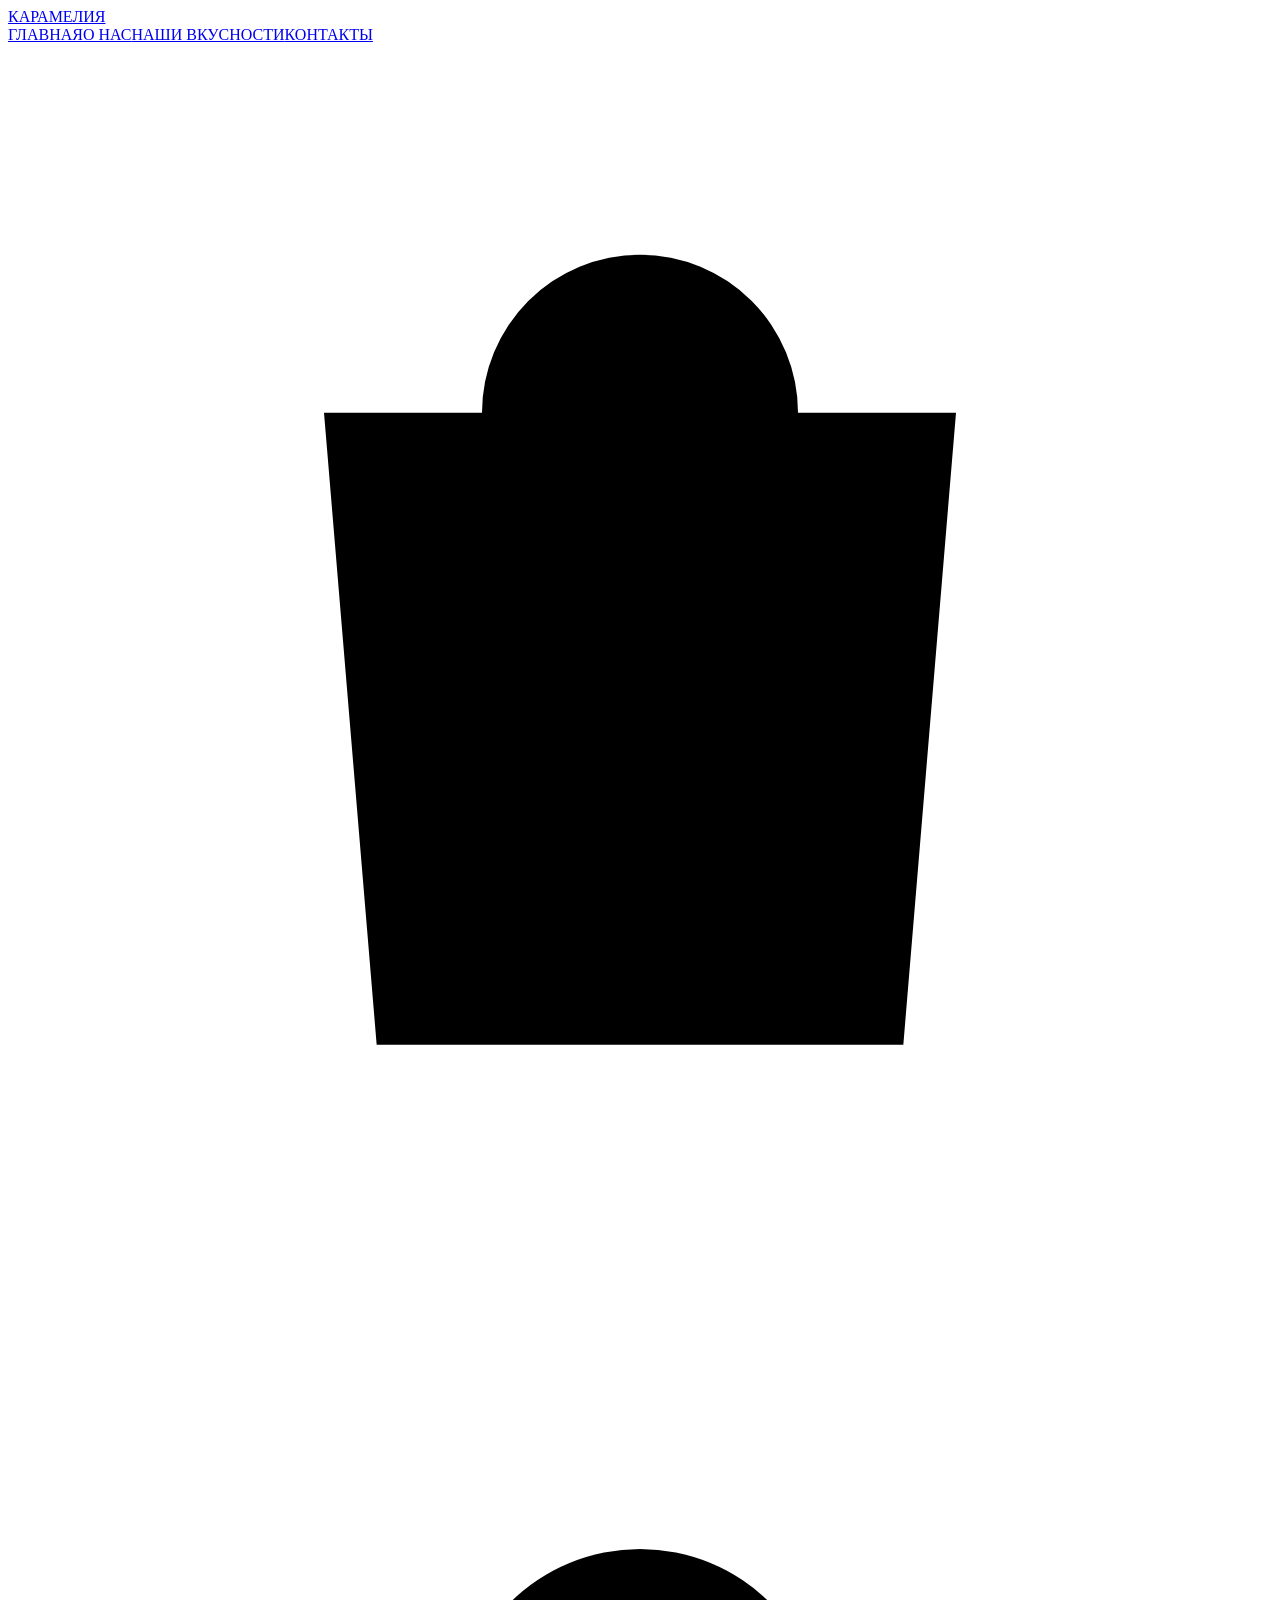
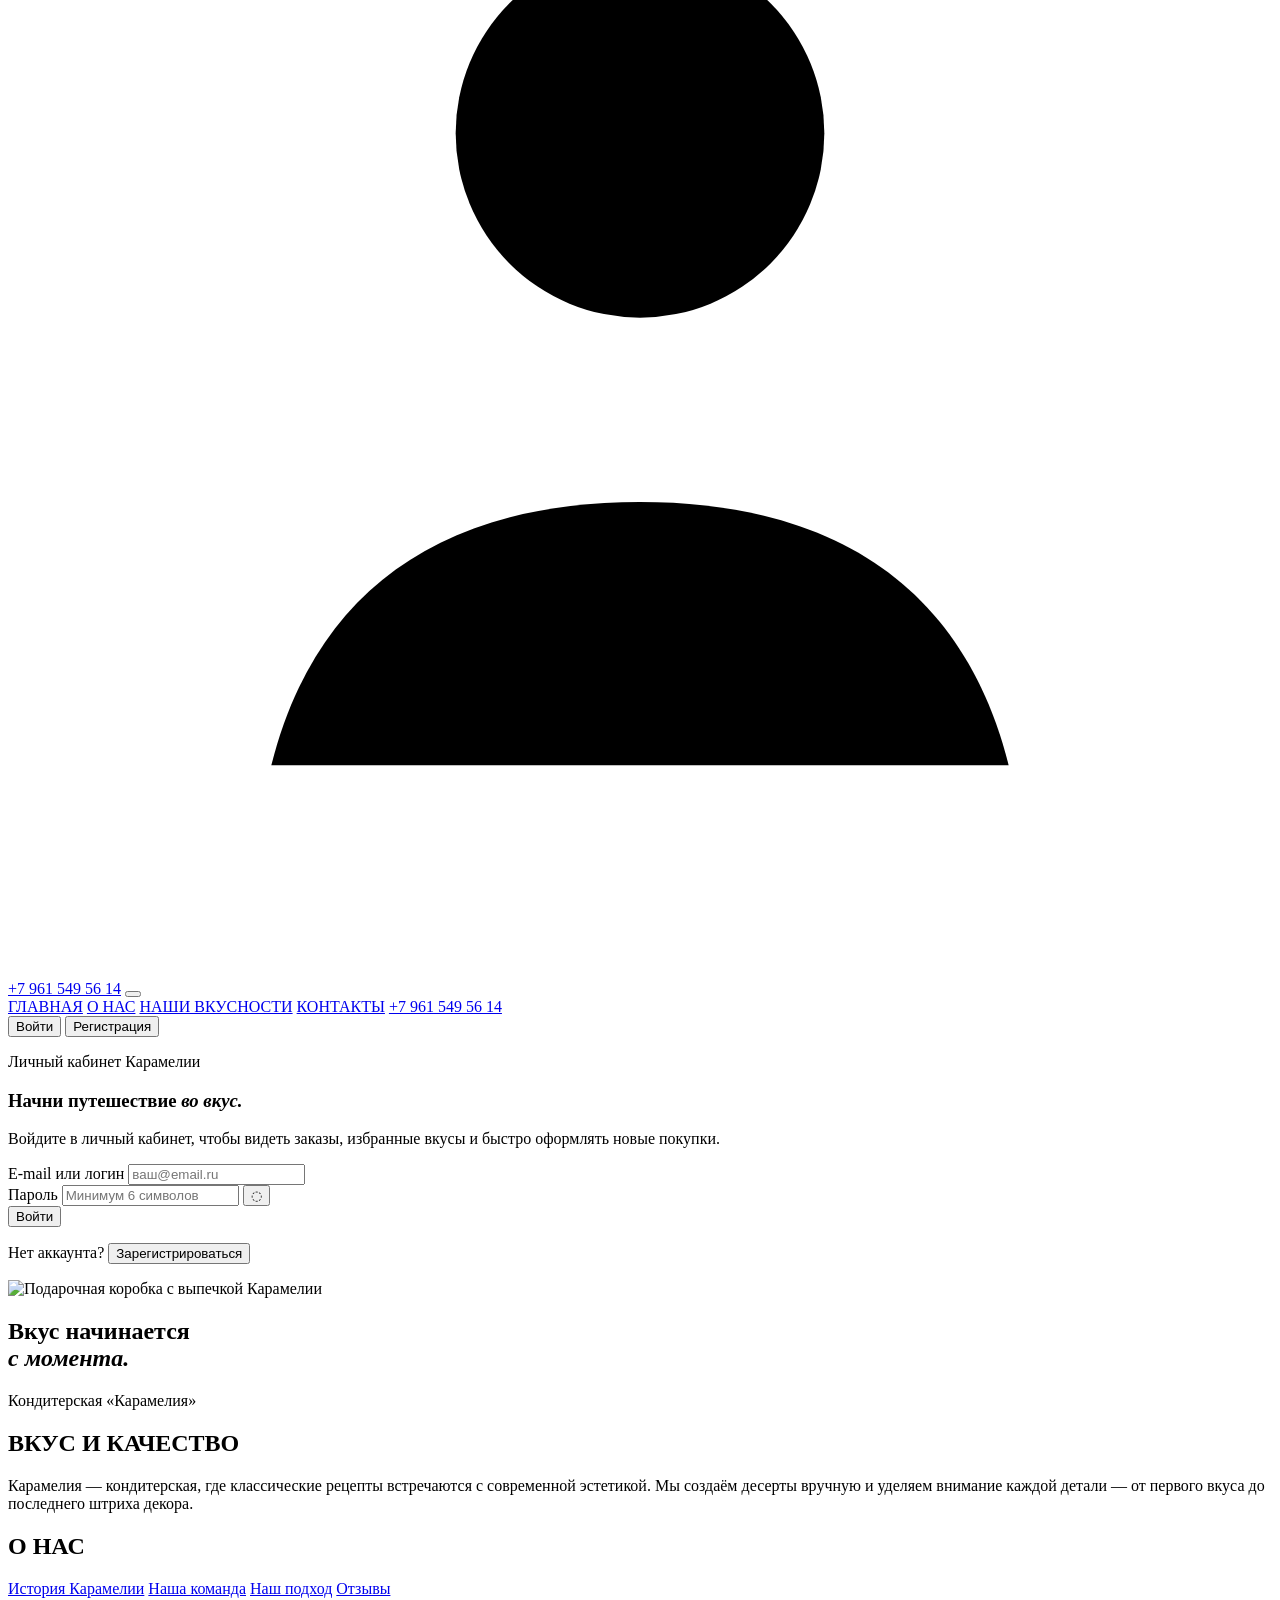
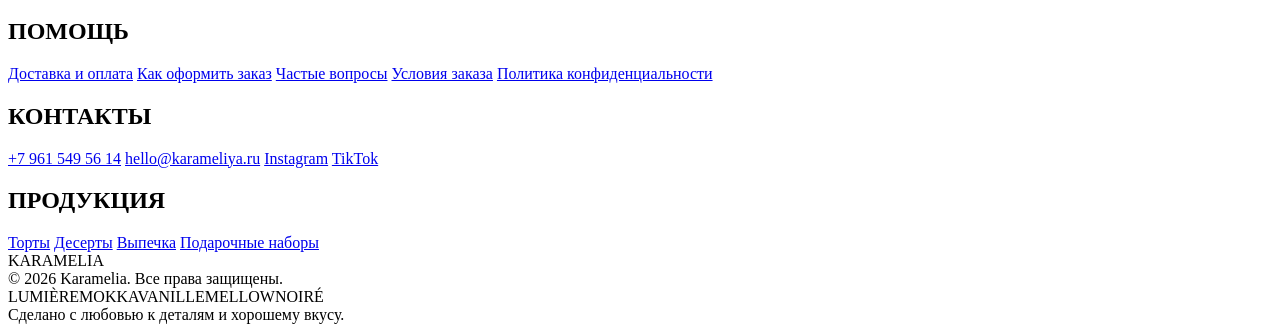
==== account.html @ adb73342 "Add files via upload" ====
<!DOCTYPE html>
<html lang="ru">

<head>
    <meta charset="UTF-8" />
    <meta name="viewport" content="width=device-width, initial-scale=1.0" />
    <meta name="description" content="Карамелия — авторские торты и десерты ручной работы." />
    <title>Карамелия — авторская кондитерская</title>
    <link rel="stylesheet" href="css/style.css" />
    <link rel="stylesheet" href="css/account.css" />
    <link rel="icon" type="image/x-icon" href="assets/branding/favicon.ico">
</head>
<style>

</style>

<body>
    <main>
        <div class="inner-page">
            <header class="site-header">
                <a class="brand" href="index.html"><span class="brand-fallback">КАРАМЕЛИЯ</span><img
                        src="assets//branding/logo.png" alt="Карамелия"
                        onerror="this.style.display='none'; this.previousElementSibling.style.display='inline';" /></a>
                <nav class="main-nav"><a class="nav-link" href="index.html">ГЛАВНАЯ</a><a class="nav-link "
                        href="about.html">О НАС</a><a class="nav-link" href="catalog.html">НАШИ ВКУСНОСТИ</a><a
                        class="nav-link" href="account.html#footer">КОНТАКТЫ</a></nav>
                <div class="header-actions"><a class="icon-btn" href="basket.html" aria-label="Корзина"><svg
                            viewBox="0 0 24 24">
                            <path d="M6 7h12l-1 12H7L6 7Zm3 0a3 3 0 0 1 6 0" />
                            <path d="M4 7h16" />
                        </svg></a><a class="icon-btn" href="account.html" aria-label="Профиль"><svg viewBox="0 0 24 24">
                            <circle cx="12" cy="8" r="3.5" />
                            <path d="M5 20c.8-3.2 3.1-5 7-5s6.2 1.8 7 5" />
                        </svg></a></div>
                <a class="phone-link" href="tel:+79615495614">+7 961 549 56 14</a>

                <!-- КНОПКА: внутри header, но вне других блоков -->
                <button class="mobile-toggle" type="button" aria-label="Открыть меню" aria-expanded="false">
                    <span></span><span></span><span></span>
                </button>
            </header>

            <!-- МЕНЮ: СНАРУЖИ header, сразу после него -->
            <div class="mobile-menu" aria-hidden="true">
                <a href="index.html">ГЛАВНАЯ</a>
                <a href="about.html">О НАС</a>
                <a href="catalog.html">НАШИ ВКУСНОСТИ</a>
                <a href="index.html#footer">КОНТАКТЫ</a>
                <a href="tel:+79615495614">+7 961 549 56 14</a>
            </div>

            <section class="account-shell" aria-label="Личный кабинет">
                <!-- =====================================================
           НЕЗАРЕГИСТРИРОВАННЫЙ: ВХОД / РЕГИСТРАЦИЯ
           ===================================================== -->
                <div id="authView" class="account-auth">
                    <section class="auth-panel" aria-label="Авторизация">
                        <div class="auth-switch" role="tablist" aria-label="Выбор режима">
                            <button type="button" class="is-active" data-mode="login">Войти</button>
                            <button type="button" data-mode="register">Регистрация</button>
                        </div>

                        <p class="auth-kicker">Личный кабинет Карамелии</p>
                        <h1 id="authTitle" class="auth-title">Начни путешествие <em>во вкус.</em></h1>
                        <p id="authSubtitle" class="auth-subtitle">Войдите в личный кабинет, чтобы видеть заказы,
                            избранные вкусы и быстро оформлять новые покупки.</p>

                        <form id="authForm" class="auth-form" novalidate>
                            <input id="authMode" type="hidden" name="mode" value="login" />

                            <div id="authNameField" class="auth-field" hidden>
                                <label for="authName">ФИО</label>
                                <input id="authName" name="fio" type="text" autocomplete="name"
                                    placeholder="Например, Сергей Петров" />
                            </div>

                            <div class="auth-field">
                                <label for="authEmail">E-mail или логин</label>
                                <input id="authEmail" name="email" type="text" autocomplete="username"
                                    placeholder="ваш@email.ru" required />
                            </div>

                            <div class="auth-field auth-password">
                                <label for="authPassword">Пароль</label>
                                <input id="authPassword" name="password" type="password" autocomplete="current-password"
                                    placeholder="Минимум 6 символов" required />
                                <button id="passwordToggle" type="button" aria-label="Показать пароль">◌</button>
                            </div>

                            <button id="authSubmit" class="auth-submit" type="submit">Войти</button>
                            <div id="authMessage" class="auth-error" role="alert"></div>
                        </form>

                        <p id="authQuestion" class="auth-note">Нет аккаунта? <button type="button"
                                data-switch="register">Зарегистрироваться</button></p>
                    </section>

                    <aside class="auth-visual" aria-label="Карамелия">
                        <img src="assets/about/about-bakery.png" alt="Подарочная коробка с выпечкой Карамелии" />
                        <div class="auth-visual__caption">
                            <h2>Вкус начинается<br /><em>с момента.</em></h2>
                            <span>Кондитерская «Карамелия»</span>
                        </div>
                    </aside>
                </div>

                <!-- =====================================================
           ЗАРЕГИСТРИРОВАННЫЙ ПОЛЬЗОВАТЕЛЬ
           ===================================================== -->
                <div id="customerView" class="account-dashboard" hidden>
                    <aside class="dashboard-sidebar" aria-label="Разделы кабинета">
                        <nav class="dashboard-nav">
                            <button type="button" class="is-active" data-panel="personal">
                                <svg viewBox="0 0 24 24">
                                    <circle cx="12" cy="8" r="3.2" />
                                    <path d="M5 20c.8-3.1 3.3-5 7-5s6.2 1.9 7 5" />
                                </svg>
                                <span>Данные</span>
                            </button>
                            <button type="button" data-panel="orders">
                                <svg viewBox="0 0 24 24">
                                    <path d="M4 7h16v13H4z" />
                                    <path d="M8 7V4h8v3" />
                                </svg>
                                <span>Заказы</span>
                            </button>
                            <button type="button" data-panel="favorites">
                                <svg viewBox="0 0 24 24">
                                    <path
                                        d="M12 20S4 15.4 4 9.4A4.4 4.4 0 0 1 12 7a4.4 4.4 0 0 1 8 2.4C20 15.4 12 20 12 20Z" />
                                </svg>
                                <span>Избранное</span>
                            </button>
                            <button type="button" data-panel="reviews">
                                <svg viewBox="0 0 24 24">
                                    <path d="m12 4 2.2 4.6 5.1.7-3.7 3.6.9 5.1-4.5-2.4-4.5 2.4.9-5.1-3.7-3.6 5.1-.7z" />
                                </svg>
                                <span>Отзывы</span>
                            </button>
                            <button type="button" data-panel="settings">
                                <svg viewBox="0 0 24 24">
                                    <path
                                        d="M12 3v3m0 12v3M3 12h3m12 0h3M5.6 5.6l2.1 2.1m8.6 8.6 2.1 2.1m0-12.8-2.1 2.1m-8.6 8.6-2.1 2.1" />
                                </svg>
                                <span>Настройки</span>
                            </button>
                            <button type="button" data-action="logout">
                                <svg viewBox="0 0 24 24">
                                    <path d="M10 5H5v14h5" />
                                    <path d="M14 8l4 4-4 4M18 12H9" />
                                </svg>
                                <span>Выйти</span>
                            </button>
                        </nav>
                    </aside>

                    <aside class="dashboard-profile">
                        <div class="avatar-wrap">
                            <img id="customerAvatar" class="avatar" src="assets/hero/hero-icon-cakes.png"
                                alt="Аватар пользователя" />
                            <input id="avatarInput" type="file" accept="image/*" hidden />
                            <button type="button" class="avatar-edit" data-action="avatar">Изменить фото</button>
                        </div>
                        <h2 id="customerName" class="profile-name">Клиент</h2>
                        <p id="customerRole" class="profile-role">Клиент</p>

                        <div class="profile-links">
                            <button class="is-active" type="button" data-panel="personal">Личная информация</button>
                            <button type="button" data-panel="settings">Логин и пароль</button>
                            <button class="logout-btn" type="button" data-action="logout">Выход</button>
                        </div>
                    </aside>

                    <section class="dashboard-main">
                        <div class="dashboard-head">
                            <div>
                                <p class="dashboard-eyebrow">Кабинет клиента</p>
                                <h1 id="customerPanelTitle" class="dashboard-title">Личная информация</h1>
                            </div>
                            <p class="dashboard-head-note">Сохраняйте свои данные один раз, чтобы оформление заказов и
                                доставка занимали меньше времени.</p>
                        </div>

                        <section id="panel-personal" class="view-panel is-active">
                            <form id="infoForm" class="info-form">
                                <div class="info-grid">
                                    <div class="info-field"><label for="infoName">ФИО</label><input id="infoName"
                                            name="fio" type="text" required /></div>
                                    <div class="info-field"><label for="infoEmail">E-mail</label><input id="infoEmail"
                                            name="email" type="email" readonly /></div>
                                    <div class="info-field"><label for="infoPhone">Телефон</label><input id="infoPhone"
                                            name="phone" type="tel" placeholder="+7 900 000 00 00" /></div>
                                    <div class="info-field"><label for="infoBirth">Дата рождения</label><input
                                            id="infoBirth" name="birthDate" type="date" /></div>
                                    <div class="info-field wide"><label for="infoAddress">Адрес</label><input
                                            id="infoAddress" name="address" type="text"
                                            placeholder="Улица, дом, квартира" /></div>
                                    <div class="info-field"><label for="infoCity">Город</label><input id="infoCity"
                                            name="city" type="text" placeholder="Москва" /></div>
                                    <div class="info-field"><label for="infoPreferences">Любимые вкусы</label><input
                                            id="infoPreferences" name="preferences" type="text"
                                            placeholder="Шоколад, фисташка, ягоды" /></div>
                                </div>
                                <div class="info-actions">
                                    <button id="infoReset" class="btn-outline" type="button">Сбросить изменения</button>
                                    <button class="btn-caramel" type="submit">Сохранить изменения</button>
                                </div>
                            </form>
                        </section>

                        <section id="panel-orders" class="view-panel">
                            <div class="stat-grid">
                                <div class="stat-card"><strong id="statOrders">0</strong><span>заказов</span></div>
                                <div class="stat-card"><strong id="statPaid">0</strong><span>оплачено</span></div>
                                <div class="stat-card"><strong id="statFavorites">0</strong><span>в избранном</span>
                                </div>
                                <div class="stat-card"><strong id="statReviews">0</strong><span>отзывов</span></div>
                            </div>
                            <div id="ordersList" class="order-list"></div>
                        </section>

                        <section id="panel-favorites" class="view-panel">
                            <div id="favoritesGrid" class="favorite-grid"></div>
                        </section>

                        <section id="panel-reviews" class="view-panel">
                            <div id="reviewsList"></div>
                        </section>

                        <section id="panel-settings" class="view-panel">
                            <div class="settings-grid">
                                <article class="settings-card">
                                    <h3>Логин</h3>
                                    <p>Ваш e-mail используется для входа в личный кабинет и привязан к аккаунту.</p>
                                    <strong id="settingsEmail">—</strong>
                                </article>
                                <article class="settings-card">
                                    <h3>Пароль</h3>
                                    <p>Для учебного демонстрационного проекта пароль хранится локально в браузере. В
                                        полноценном сервисе он должен храниться только в защищённом backend.</p><button
                                        class="btn-outline" type="button" id="settingsNotice">Изменить пароль</button>
                                </article>
                            </div>
                        </section>
                    </section>
                </div>

                <!-- =====================================================
           АДМИНИСТРАТОР
           ===================================================== -->
                <div id="adminView" class="account-dashboard admin-page" hidden>
                    <aside class="dashboard-sidebar" aria-label="Разделы панели администратора">
                        <nav class="dashboard-nav">
                            <button type="button" class="is-active"
                                data-admin-tab="products"><span>Товары</span></button>
                            <button type="button" data-admin-tab="orders"><span>Заказы</span></button>
                            <button type="button" data-admin-tab="reviews"><span>Отзывы</span></button>
                            <button type="button" data-admin-tab="users"><span>Пользователи</span></button>
                            <button type="button" data-action="logout"><span>Выйти</span></button>
                        </nav>
                    </aside>

                    <aside class="dashboard-profile">
                        <div class="avatar-wrap">
                            <img class="avatar" src="assets/branding/DSC09779.JPG" alt="Кабинет администратора" />
                        </div>
                        <h2 id="adminName" class="profile-name">Администратор</h2>
                        <p class="profile-role">Администратор Карамелии</p>
                        <span class="admin-badge">Доступ администратора</span>
                    </aside>

                    <section class="dashboard-main">
                        <div class="dashboard-head">
                            <div>
                                <p class="dashboard-eyebrow">Панель управления</p>
                                <h1 class="dashboard-title">Карамелия <em>внутри.</em></h1>
                            </div>
                            <p class="dashboard-head-note">Здесь можно управлять каталогом, заказами, отзывами и
                                пользователями демонстрационного сайта.</p>
                        </div>

                        <div class="admin-tabs" role="tablist" aria-label="Разделы администратора">
                            <button class="is-active" type="button" data-admin-tab="products">Товары</button>
                            <button type="button" data-admin-tab="orders">Заказы</button>
                            <button type="button" data-admin-tab="reviews">Отзывы</button>
                            <button type="button" data-admin-tab="users">Пользователи</button>
                        </div>

                        <section id="admin-panel-products" class="admin-tab-panel" data-admin-panel="products">
                            <div class="admin-toolbar" style="margin:22px 0 16px">
                                <p>Сейчас в каталоге: <strong id="adminProductCount">0</strong> позиций.</p>
                                <button id="openAddProduct" class="btn-dark" type="button">Добавить позицию</button>
                            </div>
                            <div id="adminProductsGrid" class="admin-products"></div>
                        </section>

                        <section id="admin-panel-orders" class="admin-tab-panel" data-admin-panel="orders" hidden>
                            <div class="admin-table-wrap" style="margin-top:22px">
                                <table class="admin-table">
                                    <thead>
                                        <tr>
                                            <th>Пользователь</th>
                                            <th>Товар</th>
                                            <th>Сумма</th>
                                            <th>Дата</th>
                                            <th>Статус</th>
                                            <th>Оплата</th>
                                        </tr>
                                    </thead>
                                    <tbody id="adminOrdersBody"></tbody>
                                </table>
                            </div>
                        </section>

                        <section id="admin-panel-reviews" class="admin-tab-panel" data-admin-panel="reviews" hidden>
                            <div class="admin-table-wrap" style="margin-top:22px">
                                <table class="admin-table">
                                    <thead>
                                        <tr>
                                            <th>Пользователь</th>
                                            <th>Товар</th>
                                            <th>Отзыв</th>
                                            <th>Ответ</th>
                                        </tr>
                                    </thead>
                                    <tbody id="adminReviewsBody"></tbody>
                                </table>
                            </div>
                        </section>

                        <section id="admin-panel-users" class="admin-tab-panel" data-admin-panel="users" hidden>
                            <div class="admin-table-wrap" style="margin-top:22px">
                                <table class="admin-table">
                                    <thead>
                                        <tr>
                                            <th>ФИО</th>
                                            <th>E-mail</th>
                                            <th>Роль</th>
                                            <th>Телефон</th>
                                        </tr>
                                    </thead>
                                    <tbody id="adminUsersBody"></tbody>
                                </table>
                            </div>
                        </section>
                    </section>
                </div>
            </section>

            <!-- Модальное окно добавления товара -->
            <div id="productModal" class="account-modal" hidden role="dialog" aria-modal="true"
                aria-labelledby="productModalTitle">
                <div class="account-modal__panel">
                    <div class="account-modal__top">
                        <h2 id="productModalTitle" class="account-modal__title">Новая позиция</h2><button
                            class="account-modal__close" type="button" data-close-modal aria-label="Закрыть">×</button>
                    </div>
                    <form id="productForm" class="modal-form">
                        <div class="modal-grid">
                            <div class="modal-field"><label for="productCategory">Категория</label><select
                                    id="productCategory" name="category" required>
                                    <option value="Торты">Торты</option>
                                    <option value="Пирожные">Пирожные</option>
                                    <option value="Выпечка">Выпечка</option>
                                    <option value="Лимитированные вкусности">Лимитированные вкусности</option>
                                </select></div>
                            <div class="modal-field"><label for="productPrice">Цена, ₽</label><input id="productPrice"
                                    name="price" type="number" min="1" step="1" required /></div>
                            <div class="modal-field wide"><label for="productName">Название</label><input
                                    id="productName" name="name" type="text" required /></div>
                            <div class="modal-field wide"><label for="productDescription">Описание</label><textarea
                                    id="productDescription" name="description" required></textarea></div>
                            <div class="modal-field wide">
                                <label>Изображение</label>
                                <label class="file-upload" for="productImage">
                                    <svg viewBox="0 0 24 24" aria-hidden="true">
                                        <path d="M12 16V4m0 0-4 4m4-4 4 4" />
                                        <path d="M4 16v2a2 2 0 0 0 2 2h12a2 2 0 0 0 2-2v-2" />
                                    </svg>
                                    <span class="file-upload__text" data-file-name>Выбрать файл</span>
                                    <span class="file-upload__hint">JPG, PNG до 5 МБ</span>
                                    <input id="productImage" name="image" type="file" accept="image/*" />
                                </label>
                            </div>
                        </div>
                        <div class="modal-actions"><button class="btn-outline" type="button"
                                data-close-modal>Отмена</button><button class="btn-dark" type="submit">Добавить
                                товар</button></div>
                    </form>
                </div>
            </div>

            <!-- Подтверждение удаления -->
            <div id="deleteModal" class="account-modal" hidden role="dialog" aria-modal="true"
                aria-labelledby="deleteModalTitle">
                <div class="account-modal__panel">
                    <div class="account-modal__top">
                        <h2 id="deleteModalTitle" class="account-modal__title">Удалить позицию?</h2><button
                            class="account-modal__close" type="button" data-close-modal aria-label="Закрыть">×</button>
                    </div>
                    <p style="font-size:11px;line-height:1.65;margin:0 0 20px;color:rgba(48,23,18,.64)">Товар будет
                        удалён из локального каталога демонстрационного проекта. Действие нельзя отменить без повторного
                        добавления позиции.</p>
                    <form id="deleteForm"><input id="deleteProductId" type="hidden">
                        <div class="modal-actions"><button class="btn-outline" type="button"
                                data-close-modal>Оставить</button><button class="btn-dark" type="submit">Удалить
                                товар</button></div>
                    </form>
                </div>
            </div>

            <!-- Ответ на отзыв -->
            <div id="reviewModal" class="account-modal" hidden role="dialog" aria-modal="true"
                aria-labelledby="reviewModalTitle">
                <div class="account-modal__panel">
                    <div class="account-modal__top">
                        <h2 id="reviewModalTitle" class="account-modal__title">Ответ Карамелии</h2><button
                            class="account-modal__close" type="button" data-close-modal aria-label="Закрыть">×</button>
                    </div>
                    <form id="reviewForm" class="modal-form"><input id="replyReviewId" type="hidden">
                        <div class="modal-field"><label for="replyText">Текст ответа</label><textarea id="replyText"
                                required placeholder="Напишите ответ пользователю"></textarea></div>
                        <div class="modal-actions"><button class="btn-outline" type="button"
                                data-close-modal>Отмена</button><button class="btn-dark" type="submit">Сохранить
                                ответ</button></div>
                    </form>
                </div>
            </div>

            <div id="passwordModal" class="account-modal" hidden role="dialog" aria-modal="true"
                aria-labelledby="passwordModalTitle">
                <div class="account-modal__panel">
                    <div class="account-modal__top">
                        <h2 id="passwordModalTitle" class="account-modal__title">Новый пароль</h2><button
                            class="account-modal__close" type="button" data-close-modal aria-label="Закрыть">×</button>
                    </div>
                    <form id="passwordForm" class="modal-form">
                        <div class="modal-field"><label for="currentPassword">Текущий пароль</label><input
                                id="currentPassword" name="current" type="password" required /></div>
                        <div class="modal-field"><label for="newPassword">Новый пароль</label><input id="newPassword"
                                name="next" type="password" minlength="6" required /></div>
                        <div class="modal-field"><label for="newPasswordRepeat">Повторите новый пароль</label><input
                                id="newPasswordRepeat" name="repeat" type="password" minlength="6" required /></div>
                        <div id="passwordMessage" class="auth-error" role="alert"></div>
                        <div class="modal-actions"><button class="btn-outline" type="button"
                                data-close-modal>Отмена</button><button class="btn-dark" type="submit">Сохранить
                                пароль</button></div>
                    </form>
                </div>
            </div>

            <!-- Оставить отзыв -->
            <div id="writeReviewModal" class="account-modal" hidden role="dialog" aria-modal="true"
                aria-labelledby="writeReviewTitle">
                <div class="account-modal__panel">
                    <div class="account-modal__top">
                        <h2 id="writeReviewTitle" class="account-modal__title">Ваш отзыв</h2>
                        <button class="account-modal__close" type="button" data-close-modal
                            aria-label="Закрыть">×</button>
                    </div>
                    <form id="writeReviewForm" class="modal-form">
                        <input id="reviewOrderId" type="hidden" />
                        <p class="write-review-product" id="writeReviewProduct">Заказ</p>

                        <div class="modal-field">
                            <label>Оценка</label>
                            <div class="rating-input" id="ratingInput" role="radiogroup" aria-label="Оценка">
                                <button type="button" data-rating="1" aria-label="1 из 5">
                                    <svg viewBox="0 0 24 24">
                                        <path
                                            d="M12 3.5l2.7 5.6 6.1.9-4.4 4.3 1 6.1-5.4-2.9-5.4 2.9 1-6.1L3.2 10l6.1-.9L12 3.5z" />
                                    </svg>
                                </button>
                                <button type="button" data-rating="2" aria-label="2 из 5">
                                    <svg viewBox="0 0 24 24">
                                        <path
                                            d="M12 3.5l2.7 5.6 6.1.9-4.4 4.3 1 6.1-5.4-2.9-5.4 2.9 1-6.1L3.2 10l6.1-.9L12 3.5z" />
                                    </svg>
                                </button>
                                <button type="button" data-rating="3" aria-label="3 из 5">
                                    <svg viewBox="0 0 24 24">
                                        <path
                                            d="M12 3.5l2.7 5.6 6.1.9-4.4 4.3 1 6.1-5.4-2.9-5.4 2.9 1-6.1L3.2 10l6.1-.9L12 3.5z" />
                                    </svg>
                                </button>
                                <button type="button" data-rating="4" aria-label="4 из 5">
                                    <svg viewBox="0 0 24 24">
                                        <path
                                            d="M12 3.5l2.7 5.6 6.1.9-4.4 4.3 1 6.1-5.4-2.9-5.4 2.9 1-6.1L3.2 10l6.1-.9L12 3.5z" />
                                    </svg>
                                </button>
                                <button type="button" data-rating="5" aria-label="5 из 5">
                                    <svg viewBox="0 0 24 24">
                                        <path
                                            d="M12 3.5l2.7 5.6 6.1.9-4.4 4.3 1 6.1-5.4-2.9-5.4 2.9 1-6.1L3.2 10l6.1-.9L12 3.5z" />
                                    </svg>
                                </button>
                            </div>
                            <input id="reviewRating" type="hidden" name="rating" value="5" />
                        </div>

                        <div class="modal-field">
                            <label for="reviewText">Отзыв</label>
                            <textarea id="reviewText" name="text" required minlength="5"
                                placeholder="Расскажите, как вам десерт: вкус, оформление, впечатление"></textarea>
                        </div>

                        <div id="writeReviewMessage" class="auth-error" role="alert"></div>

                        <div class="modal-actions">
                            <button class="btn-outline" type="button" data-close-modal>Отмена</button>
                            <button class="btn-dark" type="submit">Отправить отзыв</button>
                        </div>
                    </form>
                </div>
            </div>

            <div id="toast" class="toast" role="status" aria-live="polite"></div>


            <!-- FOOTER -->
            <footer class="site-footer" id="footer">
                <div class="footer-inner footer-inner--five">
                    <section class="footer-column footer-about">
                        <h2 class="footer-title">ВКУС И КАЧЕСТВО</h2>
                        <p>Карамелия — кондитерская, где классические рецепты встречаются с современной эстетикой. Мы
                            создаём десерты
                            вручную и уделяем внимание каждой детали — от первого вкуса до последнего штриха декора.</p>
                    </section>

                    <nav class="footer-column" aria-label="О нас">
                        <h2 class="footer-title">О НАС</h2>
                        <a href="about.html">История Карамелии</a>
                        <a href="about.html#team">Наша команда</a>
                        <a href="about.html#approach">Наш подход</a>
                        <a href="about.html#reviews">Отзывы</a>
                    </nav>

                    <nav class="footer-column" aria-label="Помощь">
                        <h2 class="footer-title">ПОМОЩЬ</h2>
                        <a href="#faq">Доставка и оплата</a>
                        <a href="#faq">Как оформить заказ</a>
                        <a href="#faq">Частые вопросы</a>
                        <a href="#faq">Условия заказа</a>
                        <a href="#footer">Политика конфиденциальности</a>
                    </nav>

                    <nav class="footer-column" aria-label="Контакты">
                        <h2 class="footer-title">КОНТАКТЫ</h2>
                        <a href="tel:+79615495614">+7 961 549 56 14</a>
                        <a href="mailto:hello@karameliya.ru">hello@karameliya.ru</a>
                        <a href="#footer">Instagram</a>
                        <a href="#footer">TikTok</a>
                    </nav>

                    <nav class="footer-column" aria-label="Продукция">
                        <h2 class="footer-title">ПРОДУКЦИЯ</h2>
                        <a href="catalog.html#cakes">Торты</a>
                        <a href="catalog.html#desserts">Десерты</a>
                        <a href="catalog.html#bakery">Выпечка</a>
                        <a href="catalog.html#gift">Подарочные наборы</a>
                    </nav>
                </div>

                <div class="footer-wordmark" aria-label="Karamelia">

                    <div class="footer-wordmark-text">KAR<span>AME</span>LIA</div>
                </div>

                <div class="footer-meta">
                    <div class="footer-meta-side footer-meta-left">© 2026 Karamelia. Все права защищены.</div>
                    <div class="footer-partners" aria-label="Партнёры">
                        <span>LUMIÈRE</span><span>MOKKA</span><span>VANILLE</span><span>MELLOW</span><span>NOIRÉ</span>
                    </div>
                    <div class="footer-meta-side footer-meta-right">Сделано с любовью к деталям и хорошему вкусу.</div>
                </div>
            </footer>
    </main>

    <script src="js/app.js"></script> <!-- сначала app -->
    <script src="js/script.js"></script>
    <script src="js/account.js"></script>
</body>

</html>
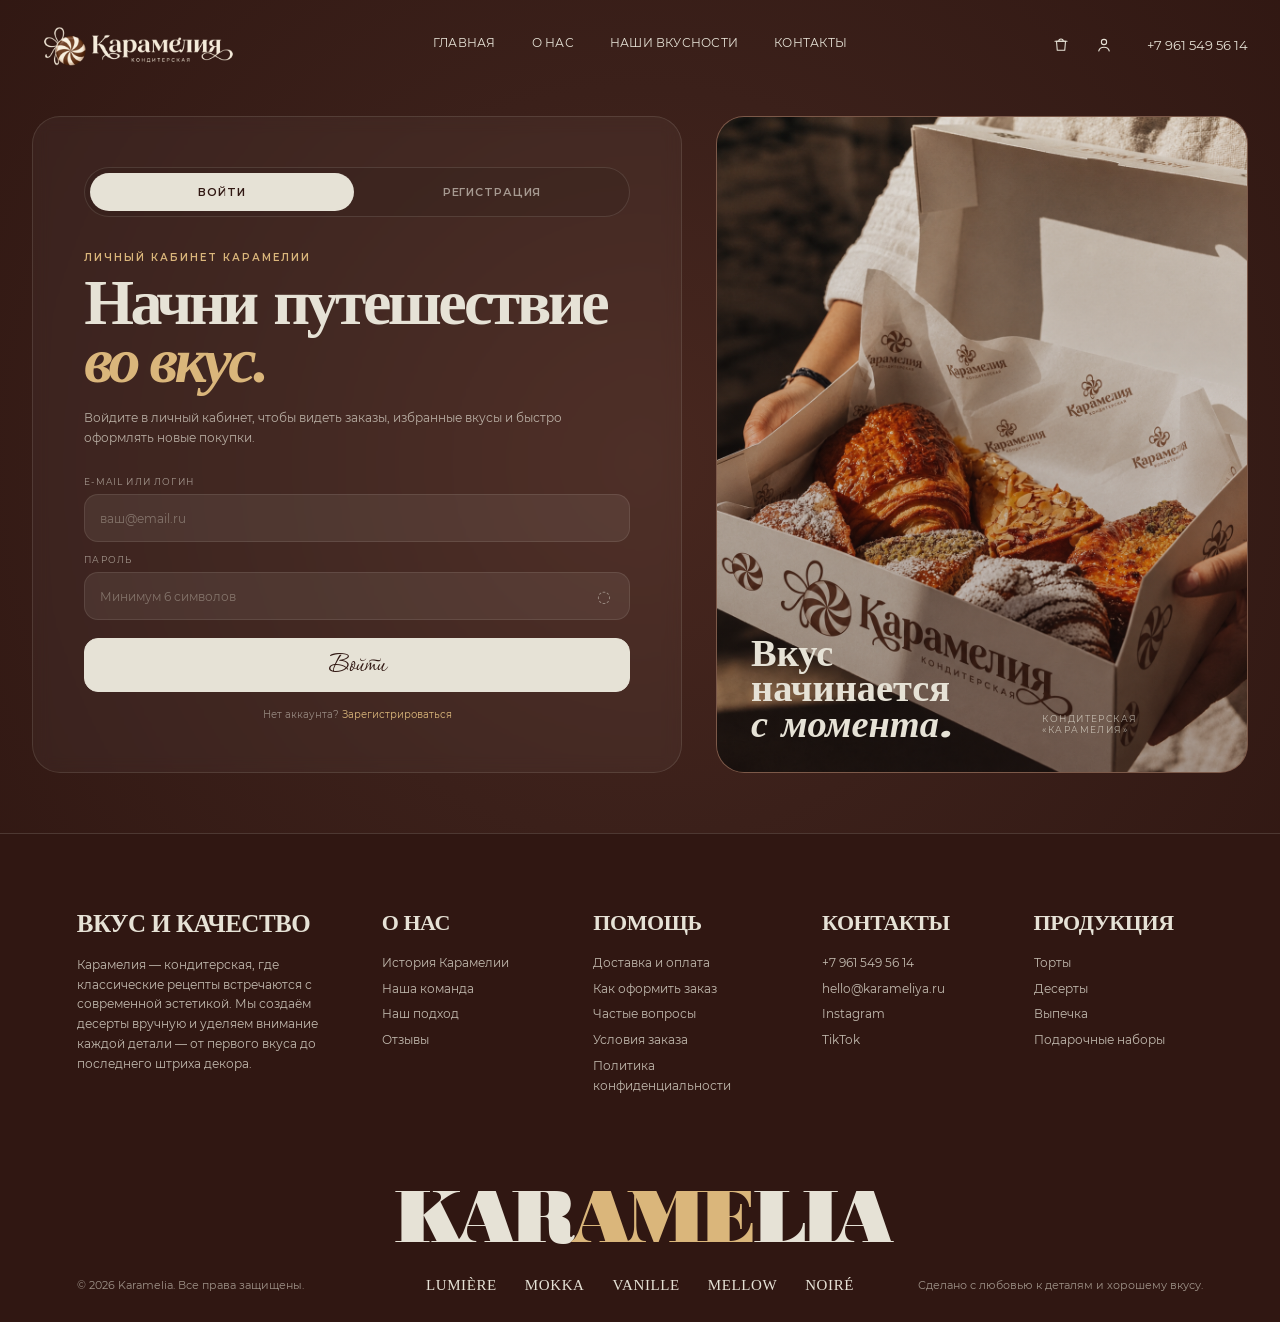
==== commit 21928cc3: "Add files via upload" ====
--- a/account.html
+++ b/account.html
@@ -289,13 +289,20 @@
                         <section id="admin-panel-products" class="admin-tab-panel" data-admin-panel="products">
                             <div class="admin-toolbar" style="margin:22px 0 16px">
                                 <p>Сейчас в каталоге: <strong id="adminProductCount">0</strong> позиций.</p>
-                                <button id="openAddProduct" class="btn-dark" type="button">Добавить позицию</button>
+                                <div class="admin-toolbar__actions">
+                                    <button class="btn-outline admin-report-btn" type="button" data-download-report="products">Скачать отчет</button>
+                                    <button id="openAddProduct" class="btn-dark" type="button">Добавить позицию</button>
+                                </div>
                             </div>
                             <div id="adminProductsGrid" class="admin-products"></div>
                         </section>
 
                         <section id="admin-panel-orders" class="admin-tab-panel" data-admin-panel="orders" hidden>
-                            <div class="admin-table-wrap" style="margin-top:22px">
+                            <div class="admin-toolbar admin-report-toolbar" style="margin:22px 0 16px">
+                                <p>Всего заказов: <strong id="adminOrderCount">0</strong></p>
+                                <button class="btn-outline admin-report-btn" type="button" data-download-report="orders">Скачать отчет</button>
+                            </div>
+                            <div class="admin-table-wrap">
                                 <table class="admin-table">
                                     <thead>
                                         <tr>
@@ -313,7 +320,11 @@
                         </section>
 
                         <section id="admin-panel-reviews" class="admin-tab-panel" data-admin-panel="reviews" hidden>
-                            <div class="admin-table-wrap" style="margin-top:22px">
+                            <div class="admin-toolbar admin-report-toolbar" style="margin:22px 0 16px">
+                                <p>Всего отзывов: <strong id="adminReviewCount">0</strong></p>
+                                <button class="btn-outline admin-report-btn" type="button" data-download-report="reviews">Скачать отчет</button>
+                            </div>
+                            <div class="admin-table-wrap">
                                 <table class="admin-table">
                                     <thead>
                                         <tr>
@@ -329,7 +340,11 @@
                         </section>
 
                         <section id="admin-panel-users" class="admin-tab-panel" data-admin-panel="users" hidden>
-                            <div class="admin-table-wrap" style="margin-top:22px">
+                            <div class="admin-toolbar admin-report-toolbar" style="margin:22px 0 16px">
+                                <p>Всего пользователей: <strong id="adminUserCount">0</strong></p>
+                                <button class="btn-outline admin-report-btn" type="button" data-download-report="users">Скачать отчет</button>
+                            </div>
+                            <div class="admin-table-wrap">
                                 <table class="admin-table">
                                     <thead>
                                         <tr>
--- a/css/style.css
+++ b/css/style.css
@@ -0,0 +1,2632 @@
+/* === Заголовки / логотип === */
+@font-face {
+  font-family: 'Bodoni MT Black Local';
+  src: url('../assets/fonts/BodoniMT/bodoni-mt-black.ttf') format('truetype');
+  font-style: normal;
+  font-weight: 900;
+  font-display: swap;
+}
+
+/* === Надпись "ame" === */
+@font-face {
+  font-family: 'Bodoni Moda Bold Italic Local';
+  src: url('../assets/fonts/BodoniMT/bodoni-bolditalic.ttf') format('truetype');
+  font-style: italic;
+  font-weight: 700;
+  font-display: swap;
+}
+
+/* === Montserrat — три начертания, одна family === */
+@font-face {
+  font-family: 'Montserrat Local';
+  src: url('../assets/fonts/Montserrat/montserrat-regular.ttf') format('truetype');
+  font-style: normal;
+  font-weight: 400;
+  font-display: swap;
+}
+
+@font-face {
+  font-family: 'Montserrat Local';
+  src: url('../assets/fonts/Montserrat/montserrat-medium.ttf') format('truetype');
+  font-style: normal;
+  font-weight: 500;
+  font-display: swap;
+}
+
+@font-face {
+  font-family: 'Montserrat Local';
+  src: url('../assets/fonts/Montserrat/montserrat-semibold.ttf') format('truetype');
+  font-style: normal;
+  font-weight: 600;
+  font-display: swap;
+}
+
+/* === Corinthia — для кнопок === */
+@font-face {
+  font-family: 'Corinthia Local';
+  src: url('../assets/fonts/Corinthia/Corinthia.ttf') format('truetype');
+  font-style: normal;
+  font-weight: 400;
+  font-display: swap;
+}
+
+:root {
+  --cream-rgb: 230, 226, 214;      /* = --cream #e6e2d6 */
+  --chocolate-rgb: 48, 23, 18;     /* = --chocolate #301712 */
+  --chocolate: #301712;
+  --chocolate-mid: #3b201a;
+  --chocolate-light: #48271f;
+  --cream: #e6e2d6;
+  --cream-bright: #f0ede4;
+  --caramel: #dab67b;
+  --caramel-light: #e4c995;
+  --white-alpha: rgba(230, 226, 214, 0.7);
+  --line: rgba(230, 226, 214, 0.16);
+  --shadow: 0 30px 80px rgba(12, 5, 3, 0.26);
+}
+
+* { box-sizing: border-box; }
+html { scroll-behavior: smooth; }
+body {
+  margin: 0;
+  background: var(--chocolate);
+  color: var(--cream);
+  font-family: 'Montserrat Local', Montserrat, Arial, sans-serif;
+}
+body, a, button { -webkit-tap-highlight-color: transparent; }
+a { color: inherit; text-decoration: none; }
+button { font: inherit; }
+
+.hero {
+  position: relative;
+  min-height: 100vh;
+  overflow: hidden;
+  background:
+    radial-gradient(circle at 50% 47%, var(--chocolate-light) 0%, var(--chocolate-mid) 35%, var(--chocolate) 76%, var(--chocolate) 100%);
+}
+
+.hero::before {
+  content: '';
+  position: absolute;
+  inset: 0;
+  background:
+    radial-gradient(circle at 50% 56%, rgba(218,182,123,.08), transparent 26%),
+    radial-gradient(circle at 30% 20%, rgba(230,226,214,.025), transparent 20%);
+  pointer-events: none;
+}
+
+.hero-orb {
+  position: absolute;
+  border-radius: 999px;
+  filter: blur(70px);
+  opacity: .14;
+  pointer-events: none;
+}
+.orb-one { width: 260px; height: 260px; background: var(--caramel); top: 14%; left: 42%; }
+.orb-two { width: 220px; height: 220px; background: var(--cream); bottom: 9%; right: 7%; opacity: .05; }
+
+.site-header {
+  position: relative;
+  z-index: 30;
+  width: min(1440px, calc(100% - 64px));
+  margin: 0 auto;
+  padding: 24px 0 18px;
+  display: flex;
+  align-items: center;
+  gap: 28px;
+  /* justify-content: space-between;  ← убрать */
+}
+
+.header-actions {
+  display: flex;
+  align-items: center;
+  gap: 9px;
+  margin-left: auto;   /* ← вот это прижимает всю правую группу к краю */
+}
+
+.brand {
+  display: inline-flex;
+  align-items: center;
+  justify-self: start;
+  min-height: 42px;
+}
+.brand img {
+  width: auto;
+  height: 42px;
+  max-width: 220px;
+  object-fit: contain;
+}
+.brand-fallback {
+  display: none;
+  font-family: 'Bodoni MT Black Local', Georgia, serif;
+  font-size: 27px;
+  letter-spacing: -.03em;
+  color: var(--cream);
+}
+
+.main-nav {
+  position: absolute;
+  left: 50%;
+  top: 50%;
+  transform: translate(-50%, -50%);
+  display: flex;
+  align-items: center;
+  gap: 6px;
+  white-space: nowrap;
+  z-index: 2;
+}
+.nav-link {
+  padding: 11px 15px;
+  border-radius: 999px;
+  font-size: 12px;
+  letter-spacing: .02em;
+  color: var(--cream);
+  transition: background-color .25s ease, color .25s ease, transform .25s ease;
+}
+.nav-link:hover,
+.nav-link.active {
+  background: var(--cream);
+  color: var(--chocolate);
+  transform: translateY(-1px);
+}
+
+.icon-btn {
+  width: 34px;
+  height: 34px;
+  display: grid;
+  place-items: center;
+  color: var(--cream);
+  border-radius: 50%;
+  transition: color .25s ease, background-color .25s ease, transform .25s ease;
+}
+.icon-btn:hover {
+  color: var(--chocolate);
+  background: var(--cream);
+  transform: translateY(-1px);
+}
+.icon-btn svg {
+  width: 18px;
+  height: 18px;
+  fill: none;
+  stroke: currentColor;
+  stroke-width: 1.45;
+  stroke-linecap: round;
+  stroke-linejoin: round;
+}
+
+.phone-link {
+  justify-self: end;
+  font-size: 13px;
+  color: var(--cream);
+  white-space: nowrap;
+  transition: color .25s ease;
+}
+.phone-link:hover { color: var(--caramel); }
+
+.mobile-toggle {
+  display: none;
+  border: 0;
+  background: transparent;
+  color: var(--cream);
+  width: 42px;
+  height: 42px;
+  padding: 8px;
+}
+.mobile-toggle span {
+  display: block;
+  height: 1px;
+  background: currentColor;
+  margin: 6px 0;
+}
+
+.mobile-menu {
+  display: none;
+  position: absolute;
+  z-index: 25;
+  top: 78px;
+  left: 16px;
+  right: 16px;
+  padding: 12px;
+  border: 1px solid var(--line);
+  border-radius: 20px;
+  background: rgba(48,23,18,.93);
+  backdrop-filter: blur(18px);
+  box-shadow: var(--shadow);
+}
+.mobile-menu a {
+  display: block;
+  padding: 13px 14px;
+  border-radius: 14px;
+  color: var(--cream);
+  font-size: 13px;
+}
+.mobile-menu a:hover { background: var(--cream); color: var(--chocolate); }
+
+.hero-main {
+  position: relative;
+  width: min(1440px, calc(100% - 64px));
+  min-height: calc(100vh - 92px);
+  margin: 0 auto;
+  padding: 42px 0 54px;
+}
+
+.title-lockup {
+  position: absolute;
+  left: 50%;
+  top: 32px;
+  width: min(1180px, 94%);
+  transform: translateX(-50%);
+  display: grid;
+  grid-template-columns: 1fr 82px 1.15fr 82px 1fr;
+  align-items: center;
+  gap: 22px;
+  z-index: 10;
+  pointer-events: none;
+}
+
+.title-side {
+  font-family: 'Bodoni MT Black Local', 'Times New Roman', serif;
+  font-size: clamp(82px, 9.5vw, 160px);
+  line-height: .82;
+  letter-spacing: -.05em;
+  color: var(--cream);
+  user-select: none;
+}
+.title-left { justify-self: end; }
+.title-right { justify-self: start; }
+
+.dash {
+  width: 100%;
+  height: 11px;
+  background: var(--cream);
+}
+
+.title-center {
+  align-self: start;
+  margin-top: -7px;
+  text-align: center;
+}
+.ame-word {
+  font-family: 'Bodoni Moda Bold Italic Local', Georgia, serif;
+  font-weight: 700;
+  font-size: clamp(90px, 4vw, 68px);
+  line-height: .9;
+  color: var(--caramel);
+  letter-spacing: -.05em;
+  white-space: nowrap;
+}
+
+.accent-mark {
+  position: absolute;
+  width: 42px;
+  height: 20px;
+  top: -12px;
+  left: 31.5%;
+  background: var(--cream);
+  clip-path: polygon(0 12%, 52% 0, 100% 68%, 47% 100%);
+  transform: rotate(15deg);
+}
+
+.cake-wrap {
+  position: absolute;
+  z-index: 7;
+  left: 50%;
+  top: 126px;
+  width: min(520px, 41vw);
+  transform: translateX(-50%);
+  /* ключевое: не даём торту вылезти за низ hero */
+  max-height: calc(100vh - 260px);
+}
+
+.hero-cake {
+  display: block;
+  width: 100%;
+  height: auto;
+  max-height: calc(100vh - 260px);
+  object-fit: contain;
+  filter: drop-shadow(0 34px 28px rgba(9, 3, 2, .28));
+  animation: cakeFloat 7s ease-in-out infinite;
+}
+.cake-glow {
+  position: absolute;
+  width: 82%;
+  aspect-ratio: 1;
+  left: 50%;
+  top: 18%;
+  transform: translateX(-50%);
+  border-radius: 50%;
+  background: rgba(218,182,123,.08);
+  filter: blur(40px);
+}
+
+.cake-placeholder {
+  display: none;
+  min-height: 480px;
+  align-items: center;
+  justify-content: center;
+  border: 1px dashed rgba(230,226,214,.2);
+  border-radius: 28px;
+  color: rgba(230,226,214,.45);
+  letter-spacing: .08em;
+  text-transform: uppercase;
+  font-size: 10px;
+}
+
+.cake-glass-card {
+  position: absolute;
+  z-index: 8;
+  right: -32px;
+  bottom: 18%;
+  width: 200px;
+  padding: 18px 18px 19px;
+  border: 1px solid rgba(230,226,214,.15);
+  border-radius: 18px;
+  background: rgba(55, 32, 26, .52);
+  backdrop-filter: blur(12px);
+  -webkit-backdrop-filter: blur(12px);
+  box-shadow: 0 12px 35px rgba(10,4,2,.12);
+}
+.glass-kicker {
+  display: block;
+  margin-bottom: 7px;
+  font-size: 10px;
+  text-transform: uppercase;
+  letter-spacing: .11em;
+  color: var(--caramel-light);
+}
+.cake-glass-card p {
+  margin: 0;
+  font-size: 11px;
+  line-height: 1.55;
+  color: var(--cream);
+}
+
+.hero-left-column {
+  position: absolute;
+  z-index: 12;
+  left: 0;
+  top: 200px;         /* ← уровень верха taste-grid, подгони под свой экран */
+  bottom: 74px;       /* ← низ колонки как было */
+  width: min(380px, 29vw);
+  display: flex;
+  flex-direction: column;
+  align-items: flex-start;
+}
+.copy-block p {
+  margin: 0 0 15px;
+  font-size: 13px;
+  line-height: 1.62;
+  color: var(--cream);
+}
+.primary-btn,
+.secondary-btn {
+  font-family: 'Corinthia Local', 'Montserrat Local', cursive;
+  font-weight: 200;
+  font-size: 22x;          /* ← важно: Corinthia — скрипт с маленьким x-height */
+  line-height: 1;
+  letter-spacing: .01em;
+  display: inline-flex;
+  align-items: center;
+  justify-content: center;
+  min-height: 48px;
+  padding: 0 23px;
+  border-radius: 999px;
+  border: 1px solid transparent;
+  transition: transform .25s ease, background-color .25s ease, color .25s ease, box-shadow .25s ease;
+}
+.primary-btn {
+  margin-top: 4px;
+  background: var(--cream);
+  color: var(--chocolate);
+  font-size: 30px;
+  font-weight: 300;
+}
+.primary-btn:hover {
+  background: var(--caramel);
+  transform: translateY(-2px);
+  box-shadow: 0 12px 24px rgba(0,0,0,.14);
+}
+.socials {
+  display: flex;
+  align-items: center;
+  gap: 10px;
+  margin-top: auto;   /* ← вместо 18px */
+}
+.social-icon {
+  width: 28px;
+  height: 28px;
+  border-radius: 50%;
+  display: grid;
+  place-items: center;
+  overflow: hidden;                 /* ← обрезает всё, что вылезло за круг */
+  border: 1px solid rgba(230,226,214,.42);
+  font-size: 13px;
+  color: var(--cream);
+  transition: transform .2s ease, background-color .2s ease, color .2s ease;
+}
+
+.social-icon img {
+  width: 100%;
+  height: 100%;
+  object-fit: cover;              /* ← вписывает без искажений */
+  display: block;
+  pointer-events: none;             /* чтобы клик шёл по ссылке, а не по картинке */
+}
+.social-icon:hover {
+  background: var(--cream);
+  color: var(--chocolate);
+  transform: translateY(-2px);
+}
+.social-icon:hover img {
+  filter: brightness(1);   /* делает картинку чёрной под цвет chocolate на hover */
+}
+
+.hero-right-column {
+  position: absolute;
+  z-index: 12;
+  right: 0;
+  bottom: 58px;
+  width: min(360px, 28vw);
+  display: grid;
+  gap: 20px;
+}
+.taste-panel h2 {
+  margin: 0 0 13px;
+  font-size: 13px;
+  font-weight: 500;
+  color: var(--cream);
+}
+.taste-grid {
+  display: grid;
+  grid-template-columns: repeat(3, 1fr);
+  gap: 8px;
+}
+.taste-card {
+  background: transparent;
+  border: 0;
+  padding: 0;
+  text-align: left;
+  color: var(--cream);
+  cursor: pointer;
+}
+.taste-card span:last-child {
+  display: block;
+  margin-top: 6px;
+  font-size: 10px;
+}
+.taste-image {
+  position: relative;
+  display: grid;
+  place-items: center;
+  aspect-ratio: 1.05;
+  overflow: hidden;
+  border-radius: 14px;
+  border: 1px solid rgba(230,226,214,.1);
+  background: rgba(230,226,214,.04);
+  transition: transform .25s ease, border-color .25s ease;
+}
+.taste-image span {
+  margin: 0;
+  font-size: 8px;
+  color: rgba(230,226,214,.45);
+  text-transform: uppercase;
+  letter-spacing: .07em;
+}
+.taste-card:hover .taste-image {
+  transform: translateY(-3px);
+  border-color: rgba(218,182,123,.4);
+}
+.taste-card:hover span:last-child { color: var(--caramel); }
+
+.chef-card {
+  position: relative;
+  min-height: 210px;
+  overflow: visible;
+  padding: 24px 22px;
+  border-radius: 26px;
+  background: var(--caramel);
+  color: var(--chocolate);
+  box-shadow: 0 18px 45px rgba(10,4,2,.18);
+}
+.chef-copy {
+  position: relative;
+  z-index: 4;
+  width: 61%;
+}
+.chef-copy h2 {
+  margin: 0 0 10px;
+  font-family: 'Montserrat Local', Montserrat, Arial, sans-serif;
+  font-weight: 600;
+  font-size: 21px;
+  line-height: 1.02;
+  letter-spacing: -.03em;
+}
+.chef-copy p {
+  font-family: 'Montserrat Local', Montserrat, Arial, sans-serif;
+  font-weight: 500;   
+  margin: 0 0 16px;
+  font-size: 10px;
+  line-height: 1.45;
+}
+.secondary-btn {
+  min-height: 40px;
+  padding: 0 17px;
+  background: var(--cream);
+  color: var(--chocolate);
+  font-size: 26px;
+  font-weight: 300;
+}
+.secondary-btn:hover { transform: translateY(-2px); background: var(--cream-bright); }
+.hero-chef {
+  position: absolute;
+  z-index: 6;
+  right: -15px;
+  bottom: -2px;
+  width: 44%;
+  max-height: 245px;
+  object-fit: contain;
+  object-position: bottom center;
+  filter: drop-shadow(0 10px 18px rgba(45, 22, 15, .12));
+}
+.chef-placeholder {
+  display: none;
+  position: absolute;
+  right: 6px;
+  bottom: 10px;
+  z-index: 5;
+  width: 35%;
+  font-size: 8px;
+  line-height: 1.3;
+  color: rgba(48,23,18,.55);
+  text-align: center;
+  text-transform: uppercase;
+  letter-spacing: .08em;
+}
+
+.scroll-cue {
+  position: absolute;
+  z-index: 20;
+  left: 50%;
+  bottom: 18px;
+  transform: translateX(-50%);
+  display: flex;
+  align-items: center;
+  gap: 10px;
+  color: rgba(230,226,214,.55);
+  font-size: 9px;
+  letter-spacing: .12em;
+  text-transform: uppercase;
+
+  /* сброс кнопки */
+  border: 0;
+  background: transparent;
+  padding: 8px 12px;
+  cursor: pointer;
+  font-family: inherit;
+  transition: color .3s ease;
+}
+.scroll-cue:hover {
+  color: var(--caramel);
+}
+.scroll-cue span:first-child {
+  width: 1px;
+  height: 31px;
+  background: currentColor;
+}
+
+.site-footer {
+  background: var(--chocolate);
+  border-top: 1px solid var(--line);
+  padding: 60px 0 20px;
+}
+.footer-inner {
+  width: min(1180px, calc(100% - 64px));
+  margin: 0 auto;
+  display: grid;
+  grid-template-columns: 2fr 1fr 1fr;
+  gap: 50px;
+}
+.footer-brand {
+  font-family: 'Bodoni MT Black Local', Georgia, serif;
+  font-size: 28px;
+  margin-bottom: 12px;
+}
+.footer-inner p,
+.footer-inner a {
+  font-size: 12px;
+  line-height: 1.7;
+  color: rgba(230,226,214,.77);
+}
+.footer-inner a { display: block; margin-bottom: 4px; }
+.footer-inner a:hover { color: var(--caramel); }
+.footer-title {
+  margin-bottom: 10px;
+  font-size: 11px;
+  letter-spacing: .1em;
+  text-transform: uppercase;
+  color: var(--caramel);
+}
+.footer-bottom {
+  width: min(1180px, calc(100% - 64px));
+  margin: 42px auto 0;
+  padding-top: 16px;
+  border-top: 1px solid var(--line);
+  color: rgba(230,226,214,.42);
+  font-size: 10px;
+}
+
+.reveal {
+  opacity: 0;
+  transform: translateY(18px);
+  animation: revealUp .75s cubic-bezier(.2,.65,.25,1) forwards;
+}
+.reveal-delay-1 { animation-delay: .14s; }
+.reveal-delay-2 { animation-delay: .28s; }
+.reveal-delay-3 { animation-delay: .42s; }
+
+@keyframes revealUp {
+  to { opacity: 1; transform: translateY(0); }
+}
+@keyframes cakeFloat {
+  0%,100% { transform: translateY(0); }
+  50% { transform: translateY(-6px); }
+}
+@media (max-width: 1024px) {
+  .main-nav { display: none; }
+  .mobile-toggle { display: block; }
+  .mobile-menu.is-open { display: block; }
+}
+@media (max-width: 1120px) {
+  .site-header,
+  .hero-main { width: min(100% - 36px, 1040px); }
+  .site-header { grid-template-columns: 1fr auto auto; }
+  .phone-link { display: none; }
+  .hero-main { min-height: 940px; }
+  .title-lockup { width: 96%; top: 34px; grid-template-columns: 1fr 64px 1.05fr 64px 1fr; gap: 16px; }
+  .cake-wrap { top: 150px; width: min(520px, 50vw); }
+  .hero-left-column { left: 4px; bottom: 58px; width: 32vw; }
+  .hero-right-column { right: 4px; bottom: 50px; width: 31vw; }
+}
+
+@media (max-width: 860px) {
+  .main-nav {display: none; position: static; transform: none;}
+  .site-header { grid-template-columns: 1fr auto auto; }
+  .mobile-toggle { display: block; }
+  .mobile-menu.is-open { display: block; }
+  .hero-main { min-height: 1200px; padding-top: 30px; }
+  .title-lockup { top: 38px; width: 100%; grid-template-columns: 1fr 40px 1fr 40px 1fr; gap: 12px; }
+  .title-side { font-size: clamp(62px, 14vw, 106px); }
+  .dash { height: 8px; }
+  .ame-word { font-size: clamp(32px, 7vw, 55px); }
+  .accent-mark { width: 29px; height: 15px; left: 29%; top: -7px; }
+  .cake-wrap { top: 175px; width: min(500px, 63vw); }
+  .hero-left-column { width: min(380px, 45vw); left: 8px; bottom: 75px; }
+  .hero-right-column { width: min(330px, 40vw); right: 8px; bottom: 74px; }
+  .copy-block p { font-size: 12px; }
+  .chef-card { min-height: 205px; }
+  .hero-chef { width: 48%; }
+}
+
+@media (max-width: 620px) {
+  .hero-left-column {top: auto;bottom: auto;display: block;      /* возвращаем обычный поток */}
+  .socials {justify-content: center; margin-top: 14px;    /* вернуть прежний отступ */ }
+  .hero { min-height: auto; }
+  .site-header { width: calc(100% - 28px); padding: 18px 0 10px; }
+  .brand img { height: 35px; }
+  .brand-fallback { font-size: 22px; }
+  .header-actions { gap: 3px; }
+  .icon-btn { width: 31px; height: 31px; }
+  .mobile-menu { top: 66px; }
+
+  .hero-main {
+    width: calc(100% - 28px);
+    min-height: auto;
+    display: flex;
+    flex-direction: column;
+    padding: 92px 0 50px;
+  }
+  .title-lockup {
+    position: relative;
+    left: auto;
+    top: auto;
+    width: 100%;
+    transform: none;
+    grid-template-columns: 1fr 26px 1fr 26px 1fr;
+    gap: 7px;
+    margin-bottom: 12px;
+  }
+  .title-side { font-size: clamp(44px, 18vw, 76px); }
+  .dash { height: 6px; }
+  .ame-word { font-size: clamp(26px, 9vw, 40px); }
+  .accent-mark { width: 20px; height: 11px; left: 27%; top: -4px; }
+
+  .cake-wrap {
+    position: relative;
+    top: auto;
+    left: auto;
+    width: min(480px, 92vw);
+    transform: none;
+    margin: 4px auto 26px;
+  }
+  .cake-placeholder { min-height: 340px; }
+  .cake-glass-card { width: 170px; right: -4px; bottom: 14%; padding: 14px; }
+  .cake-glass-card p { font-size: 9.5px; }
+
+  .hero-left-column,
+  .hero-right-column {
+    position: relative;
+    left: auto;
+    right: auto;
+    bottom: auto;
+    width: 100%;
+  }
+  .hero-left-column { margin-bottom: 34px; }
+  .copy-block { max-width: 520px; }
+  .copy-block p { font-size: 12px; }
+  .primary-btn { width: 100%; }
+  .socials { justify-content: center; margin-top: 14px; }
+  .taste-panel { margin-bottom: 8px; }
+  .taste-grid { gap: 10px; }
+  .taste-card span:last-child { font-size: 11px; }
+  .chef-card { min-height: 220px; padding: 22px 18px; }
+  .chef-copy { width: 66%; }
+  .chef-copy h2 { font-size: 19px; }
+  .chef-copy p { font-size: 10px; }
+  .hero-chef { width: 41%; max-height: 220px; right: -3px; }
+  .scroll-cue { position: relative; left: auto; bottom: auto; transform: none; margin: 6px auto 0; }
+
+  .footer-inner { width: calc(100% - 28px); grid-template-columns: 1fr; gap: 28px; }
+  .footer-bottom { width: calc(100% - 28px); }
+}
+
+@media (prefers-reduced-motion: reduce) {
+  html { scroll-behavior: auto; }
+  *, *::before, *::after { animation-duration: .001ms !important; animation-iteration-count: 1 !important; transition-duration: .001ms !important; }
+}
+
+/* Inner pages */
+.inner-page {
+  min-height: 100vh;
+  background:
+    radial-gradient(circle at 50% 35%, var(--chocolate-light) 0%, var(--chocolate-mid) 35%, var(--chocolate) 78%);
+}
+.simple-section {
+  width: min(1180px, calc(100% - 64px));
+  margin: 0 auto;
+  padding: 90px 0 120px;
+}
+.eyebrow {
+  display: inline-block;
+  margin-bottom: 15px;
+  color: var(--caramel);
+  text-transform: uppercase;
+  letter-spacing: .15em;
+  font-size: 10px;
+}
+.simple-section h1 {
+  margin: 0 0 22px;
+  font-family: 'Bodoni MT Black Local', Georgia, serif;
+  font-size: clamp(58px, 8vw, 110px);
+  line-height: .88;
+  letter-spacing: -.05em;
+  color: var(--cream);
+}
+.simple-section h1 em {
+  font-family: 'Bodoni Moda Bold Italic Local', Georgia, serif;
+  color: var(--caramel);
+  font-weight: 700;
+}
+.simple-section > p {
+  max-width: 650px;
+  font-size: 15px;
+  line-height: 1.75;
+  color: rgba(230,226,214,.83);
+}
+.simple-section .primary-btn { margin-top: 18px; }
+.catalog-grid {
+  margin-top: 52px;
+  display: grid;
+  grid-template-columns: repeat(3, 1fr);
+  gap: 18px;
+}
+.catalog-card {
+  padding: 18px;
+  border: 1px solid var(--line);
+  border-radius: 24px;
+  background: rgba(230,226,214,.03);
+}
+.catalog-card h2 { margin: 18px 0 8px; font-size: 18px; }
+.catalog-card p { margin: 0; font-size: 12px; line-height: 1.6; color: rgba(230,226,214,.7); }
+.fake-cake {
+  height: 260px;
+  border-radius: 18px;
+  background: radial-gradient(circle at 50% 30%, rgba(230,226,214,.9) 0 18%, rgba(230,226,214,.16) 19% 33%, transparent 34%), linear-gradient(180deg, rgba(230,226,214,.09), rgba(230,226,214,.02));
+  box-shadow: inset 0 0 0 1px rgba(230,226,214,.08);
+  position: relative;
+}
+.fake-cake::after {
+  content: '';
+  position: absolute;
+  left: 50%;
+  bottom: 25px;
+  transform: translateX(-50%);
+  width: 58%;
+  height: 48%;
+  border-radius: 48% 48% 22% 22%;
+  box-shadow: 0 -18px 0 6px rgba(230,226,214,.84), 0 11px 0 2px rgba(18,7,5,.23);
+}
+.fake-cake.vanilla::after { background: rgba(228,201,149,.32); }
+.fake-cake.chocolate::after { background: rgba(77,46,36,.7); }
+.fake-cake.berry::after { background: rgba(195,141,136,.36); }
+
+@media (max-width: 760px) {
+  .simple-section { width: calc(100% - 28px); padding: 70px 0 80px; }
+  .catalog-grid { grid-template-columns: 1fr; }
+}
+/* ============================================================
+   О НАС — блок с «капающим» кремом
+   ============================================================ */
+.about-preview {
+  position: relative;
+  min-height: 620px;
+  display: grid;
+  place-items: center;
+  overflow: hidden;
+  isolation: isolate;
+  background: var(--chocolate);
+}
+
+.cream-drip {
+  position: absolute;
+  z-index: 0;
+  top: -40px;
+  left: 0;
+  right: 0;
+  height: 240px;
+  background-color: var(--cream);          /* ← цвет берётся отсюда */
+  -webkit-mask-image: url("data:image/svg+xml;utf8,<svg xmlns='http://www.w3.org/2000/svg' viewBox='0 0 1440 240' preserveAspectRatio='none'><path fill='black' d='M0,0 L1440,0 L1440,100 C1410,190 1350,190 1320,100 C1290,170 1230,170 1200,100 C1170,220 1110,220 1080,100 C1050,180 990,180 960,100 C930,200 870,200 840,100 C810,160 750,160 720,100 C690,210 630,210 600,100 C570,180 510,180 480,100 C450,230 390,230 360,100 C330,170 270,170 240,100 C210,200 150,200 120,100 C90,180 30,180 0,100 Z'/></svg>");
+          mask-image: url("data:image/svg+xml;utf8,<svg xmlns='http://www.w3.org/2000/svg' viewBox='0 0 1440 240' preserveAspectRatio='none'><path fill='black' d='M0,0 L1440,0 L1440,100 C1410,190 1350,190 1320,100 C1290,170 1230,170 1200,100 C1170,220 1110,220 1080,100 C1050,180 990,180 960,100 C930,200 870,200 840,100 C810,160 750,160 720,100 C690,210 630,210 600,100 C570,180 510,180 480,100 C450,230 390,230 360,100 C330,170 270,170 240,100 C210,200 150,200 120,100 C90,180 30,180 0,100 Z'/></svg>");
+  -webkit-mask-size: 100% 100%;
+          mask-size: 100% 100%;
+  -webkit-mask-repeat: no-repeat;
+          mask-repeat: no-repeat;
+
+  pointer-events: none;
+}
+
+.oval-frame {
+  position: absolute;
+  inset: 140px -13% 25px;
+  border: 1px solid rgba(230,226,214,.58);
+  border-radius: 50%;
+  opacity: .75;
+}
+
+.about-inner {
+  position: relative;
+  z-index: 3;
+  width: min(860px, 92%);
+  margin-top: 74px;
+  text-align: center;
+  color: var(--cream);
+}
+.about-inner h2 {
+  margin: 0 auto 20px;
+  font-family: 'Bodoni MT Black Local', Georgia, serif;
+  font-size: clamp(44px, 7vw, 88px);
+  line-height: .85;
+  letter-spacing: -.04em;
+}
+.about-inner h2 span {
+  font-family: 'Bodoni Moda Bold Italic Local', Georgia, serif;
+  font-style: italic;
+  color: var(--cream);
+}
+.about-lead {
+  width: min(700px, 100%);
+  margin: 0 auto;
+  font-size: 13px;
+  line-height: 1.75;
+  color: rgba(230,226,214,.9);
+}
+.about-small {
+  width: min(500px, 92%);
+  margin: 14px auto 24px;
+  font-size: 12px;
+  line-height: 1.6;
+  color: rgba(230,226,214,.7);
+}
+
+.section-kicker {
+  margin: 0 0 10px;
+  font-size: 10px;
+  letter-spacing: .24em;
+  text-transform: uppercase;
+  opacity: .72;
+  color: var(--cream);
+}
+.section-kicker--dark { color: #5f4e47; }
+
+.pill-button {
+  display: inline-flex;
+  align-items: center;
+  justify-content: center;
+  min-height: 48px;
+  padding: 0 24px;
+  border-radius: 999px;
+  background: var(--cream);
+  color: var(--chocolate);
+  font-family: 'Corinthia Local', 'Montserrat Local', cursive;
+  font-size: 26px;
+  line-height: 1;
+  transition: transform .25s ease, box-shadow .25s ease, background-color .25s ease;
+}
+.pill-button:hover {
+  transform: translateY(-2px);
+  box-shadow: 0 10px 20px rgba(0,0,0,.16);
+  background: var(--caramel);
+}
+.pill-button--light { background: var(--cream); color: var(--chocolate); }
+.pill-button--light:hover { background: var(--caramel); }
+
+/* ============================================================
+   ГАЛЕРЕЯ ДЕСЕРТОВ
+   ============================================================ */
+.dessert-gallery {
+  position: relative;
+  overflow: hidden;
+  background: var(--cream);
+  color: var(--chocolate);
+  padding: 72px 0 0;
+}
+
+.gallery-cream {
+  position: absolute;
+  z-index: 0;
+  top: -28px;
+  left: 0;
+  right: 0;
+  height: 126px;
+  background: var(--cream);
+  box-shadow: 0 8px 14px rgba(48,23,18,.06);
+}
+.gallery-drip {
+  position: absolute;
+  top: 76px;
+  width: 95px;
+  background: var(--cream);
+  border-radius: 0 0 50px 50px;
+  box-shadow: 0 8px 12px rgba(48,23,18,.05);
+}
+.gallery-drip--a { left: 5%;  height: 110px; }
+.gallery-drip--b { left: 45%; height: 142px; }
+.gallery-drip--c { right: 8%; height: 94px; }
+
+.gallery-header {
+  position: relative;
+  z-index: 2;
+  display: flex;
+  align-items: end;
+  justify-content: space-between;
+  gap: 20px;
+  padding: 0 clamp(20px, 5vw, 74px) 36px;
+}
+.gallery-header h2 {
+  margin: 0;
+  font-family: 'Bodoni MT Black Local', Georgia, serif;
+  font-size: clamp(34px, 5vw, 66px);
+  line-height: .9;
+  letter-spacing: -.04em;
+  color: var(--chocolate);
+}
+
+.gallery-shell {
+  position: relative;
+  z-index: 2;
+  overflow: hidden;
+  padding: 30px clamp(20px, 5vw, 74px) 40px;   /* ← топ/бот для поворотов и сдвигов */
+  touch-action: pan-y;
+}
+.gallery-track {
+  display: flex;
+  align-items: center;
+  gap: 18px;
+  width: max-content;
+  cursor: grab;
+  will-change: transform;
+  transition: transform .7s cubic-bezier(.22, .61, .36, 1);   /* ← для авто-плавности */
+}
+.gallery-track.is-dragging { cursor: grabbing; }
+
+.dessert-card {
+  flex: 0 0 clamp(146px, 13vw, 190px);
+  padding: 8px;
+  background: rgba(255,252,244,.88);
+  border-radius: 14px;
+  box-shadow: 0 14px 28px rgba(48,23,18,.14);
+}
+.dessert-card--circle {
+  flex: 0 0 clamp(146px, 13vw, 190px);
+  padding: 8px;
+  background: rgba(255,252,244,.88);
+  box-shadow: none;
+  border-radius: 50%;
+}
+.dessert-card--circle .image-placeholder {
+  border-radius: 50%;
+  box-shadow: 0 14px 28px rgba(48,23,18,.14);
+}
+.image-placeholder {
+  aspect-ratio: 1;
+  border-radius: 10px;
+  display: grid;
+  place-items: center;
+  overflow: hidden;
+  background: linear-gradient(145deg,#eadcca,#d2c1ad);
+  color: rgba(48,23,18,.35);
+  font: 600 12px var(--sans, 'Montserrat Local');
+  letter-spacing: .2em;
+  background-size: cover;
+  background-position: center;
+}
+.image-placeholder.has-image { color: transparent; }
+
+.gallery-controls {
+  position: relative;
+  z-index: 3;
+  display: flex;
+  justify-content: center;
+  gap: 8px;
+  padding-top: 30px;
+  padding-bottom: 5px;
+}
+.gallery-controls button {
+  border-radius: 10%;
+  width: 34px;
+  height: 34px;
+  display: grid;
+  place-items: center;
+  border: 1px solid rgba(48,23,18,.4);
+  background: transparent;
+  color: var(--chocolate);
+  cursor: pointer;
+  font-size: 18px;
+  transition: background-color .2s ease, color .2s ease;
+}
+.gallery-controls button:hover { background: var(--chocolate); color: var(--cream); }
+
+/* ============================================================
+   Адаптив
+   ============================================================ */
+@media (max-width: 900px) {
+  .about-preview { min-height: 590px; }
+}
+
+@media (max-width: 680px) {
+  .about-inner { margin-top: 82px; }
+  .about-inner h2 { font-size: clamp(43px, 13vw, 70px); }
+  .about-lead { font-size: 12px; line-height: 1.7; }
+
+  .gallery-header { display: block; padding-bottom: 28px; }
+  .gallery-header h2 { margin-top: 7px; }
+ .gallery-shell { padding: 20px 18px 26px; }   /* вместо padding: 0 18px */
+  .gallery-track { gap: 12px; }
+  .dessert-card { flex-basis: 70vw; }
+}
+/* ============================================================
+   CHEFS
+   ============================================================ */
+.chefs-section {
+  position: relative;
+  background: var(--chocolate);
+  padding: 84px 7vw 0;
+  overflow: hidden;
+  /* min-height: 90vh — убрать */
+  /* display: flex; align-items: center — убрать */
+}
+.chefs-slider {
+  position: relative;
+  z-index: 2;
+  width: min(1180px, 100%);
+  min-height: 590px;
+  margin: 0 auto;
+}
+.chef-slide {
+  position: absolute;
+  inset: 0;
+  display: grid;
+  grid-template-columns: 46% 54%;
+  align-items: center;
+  gap: 30px;
+  opacity: 0;
+  visibility: hidden;
+  transform: translateX(28px);
+  transition: opacity .6s ease, transform .65s ease, visibility .6s;
+}
+.chef-slide.is-active {
+  opacity: 1;
+  visibility: visible;
+  transform: translateX(0);
+  position: relative;
+}
+.chef-visual {
+  position: relative;
+  height: 590px;
+  overflow: visible;
+  display: grid;
+  place-items: end center;
+}
+.circle {
+  position: absolute;
+  border-radius: 50%;
+  z-index: 0;
+}
+.circle-main {
+  width: 465px;
+  height: 465px;
+  left: 50%;
+  top: 53%;
+  transform: translate(-50%, -50%);
+  background: var(--caramel);
+}
+.circle-one   { width: 150px; height: 150px; left: 8%;    top: 9%;      background: rgba(var(--cream-rgb), .27); }
+.circle-two   { width: 125px; height: 125px; left: 0;     bottom: 18%;  background: rgba(var(--cream-rgb), .21); }
+.circle-three { width: 115px; height: 115px; right: 5%;   top: 15%;     background: rgba(var(--cream-rgb), .33); }
+.circle-four  { width: 145px; height: 145px; right: -1%;  bottom: 8%;   background: rgba(var(--cream-rgb), .18); }
+
+.chef-media-placeholder,
+.chef-portrait {
+  position: relative;
+  z-index: 2;
+  max-width: 93%;
+  max-height: 600px;
+  object-fit: contain;
+  object-position: center bottom;
+}
+.chef-media-placeholder {
+
+  display: none !important;
+  width: 85%;
+  height: 84%;
+  border-radius: 20px;
+  display: grid;
+  place-items: center;
+  border: 1px dashed rgba(var(--cream-rgb), .18);
+  color: rgba(var(--cream-rgb), .55);
+  background: rgba(var(--cream-rgb), .06);
+  font-size: 10px;
+  letter-spacing: .08em;
+  text-transform: uppercase;
+}
+
+.chef-info { align-self: center; padding: 12px 0 70px; }
+.micro-dots { display: flex; gap: 7px; margin-bottom: 22px; }
+.micro-dots i,
+.under-dots i { display: block; border-radius: 50%; background: var(--cream); opacity: .55; }
+.micro-dots i:nth-child(1) { width: 8px;  height: 8px; }
+.micro-dots i:nth-child(2) { width: 14px; height: 14px; margin-top: -4px; }
+.micro-dots i:nth-child(3) { width: 6px;  height: 6px;  margin-top: 4px; }
+
+.chef-info h2 {
+  margin: 0 0 24px;
+  font-family: 'Bodoni MT Black Local', Georgia, serif;
+  font-size: clamp(50px, 5.2vw, 88px);
+  line-height: .86;
+  text-transform: uppercase;
+  letter-spacing: -.035em;
+  max-width: 680px;
+  color: var(--cream);
+}
+.chef-info p {
+  max-width: 600px;
+  margin: 0 0 27px;
+  font-size: 14px;
+  line-height: 1.65;
+  color: var(--cream);
+}
+.chef-name {
+  width: min(440px, 100%);
+  padding: 11px 26px 12px;
+  border: 1px solid rgba(var(--cream-rgb), .85);
+  border-radius: 999px;
+  font-family: 'Corinthia Local', 'Brush Script MT', cursive;
+  font-size: 40px;
+  letter-spacing: 2px;
+  line-height: 1;
+  text-align: center;
+  color: var(--cream);
+}
+.under-dots { display: flex; gap: 7px; margin: 15px 0 0 22px; align-items: center; }
+.under-dots i:nth-child(1) { width: 8px;  height: 8px; }
+.under-dots i:nth-child(2) { width: 14px; height: 14px; }
+
+.chef-slider-controls {
+  position: absolute;
+  z-index: 5;
+  right: 6vw;
+  bottom: 40px;
+  display: flex;
+  gap: 10px;
+}
+.chef-dot {
+  width: 48px;
+  height: 48px;
+  border-radius: 11px;
+  border: 1px solid rgba(var(--cream-rgb), .78);
+  background: transparent;
+  color: var(--cream);
+  cursor: pointer;
+  transition: .25s ease;
+  font-family: 'Bodoni MT Black Local', Georgia, serif;
+  font-size: 30px;
+}
+.chef-dot:hover { background: var(--caramel); color: var(--chocolate); }
+.chef-dot.is-active { background: var(--cream); color: var(--chocolate); }
+
+.chef-half-circle {
+  position: absolute;
+  right: 0;
+  bottom: -42px;
+  width: 190px;
+  height: 96px;
+  border-radius: 190px 190px 0 0;
+  background: rgba(var(--cream-rgb), .15);
+  z-index: 1;
+  pointer-events: none;
+}
+.chefs-decorative-dot {
+  position: absolute;
+  border-radius: 50%;
+  background: rgba(var(--cream-rgb), .08);
+  z-index: 1;
+  pointer-events: none;
+}
+.dot-a { width: 180px; height: 180px; left: -90px; top: 10%; }
+.dot-b { width: 110px; height: 110px; right: 11%; top: 17%; }
+.dot-c { width: 140px; height: 140px; left: 33%; bottom: 2%; }
+
+/* ============================================================
+   PRODUCTS
+   ============================================================ */
+.products-section {
+  position: relative;
+  min-height: 760px;
+  padding: 70px 0 80px; 
+  background-color: var(--chocolate);
+  background-image: url('../assets/decorations/slider-background.png');
+  background-size: cover;
+  background-position: center;
+  overflow: hidden;
+}
+.products-overlay {
+  position: absolute;
+  inset: 0;
+  background: rgba(var(--chocolate-rgb), .78);
+  z-index: 0;
+  pointer-events: none;
+}
+.products-layout {
+  position: relative;
+  z-index: 2;
+  display: grid;
+  grid-template-columns: minmax(260px, 34%) minmax(0, 66%);
+  align-items: center;
+  min-height: 500px;
+  padding: 0;     
+}
+.products-heading {
+  text-align: center;
+  padding: 0 clamp(22px, 3vw, 64px);
+  color: var(--cream);
+}
+.products-heading p {
+  margin: 0 0 16px;
+  font-size: 11px;
+  text-transform: uppercase;
+  letter-spacing: .24em;
+  color: var(--cream);
+  opacity: .75;
+}
+.products-heading h2 {
+  margin: 0;
+  font-family: 'Bodoni MT Black Local', Georgia, serif;
+  font-size: clamp(38px, 4vw, 60px);   /* было clamp(52px, 5.3vw, 86px) */
+  line-height: .95;
+  text-transform: uppercase;
+  letter-spacing: -.02em;
+  color: var(--cream);
+  text-align: center;                    /* страховка */
+  max-width: 100%;
+  overflow-wrap: break-word;             /* если очень узко — слово перенесётся */
+}
+.product-controls { display: flex; justify-content: center; gap: 11px; margin-top: 25px; }
+.slider-arrow {
+  width: 52px;
+  height: 52px;
+  border: 1px solid rgba(var(--cream-rgb), .9);
+  border-radius: 10%;
+  background: transparent;
+  color: var(--cream);
+  cursor: pointer;
+  font-size: 22px;
+  transition: .25s ease;
+}
+.slider-arrow:hover { background: var(--cream); color: var(--chocolate); transform: translateY(-2px); }
+
+.products-viewport {
+  position: relative;
+  z-index: 2;
+  min-width: 0;
+  width: 100%;
+  overflow: hidden;
+  padding: 14px 0 18px;   
+}
+.products-track {
+  display: flex;
+  gap: 26px;
+  will-change: transform;
+  transition: transform 1.35s cubic-bezier(.22, .61, .36, 1);
+}
+.product-card {
+  flex: 0 0 360px;
+  height: 480px;
+    display: flex;                     /* ← новое */
+  flex-direction: column; 
+  border-radius: 22px;
+  background: var(--cream);
+  color: var(--chocolate);
+  overflow: hidden;
+  box-shadow: 0 18px 40px rgba(0,0,0,.18);
+  transition: transform .3s ease, box-shadow .3s ease;
+}
+.product-card:hover { transform: translateY(-7px); box-shadow: 0 25px 48px rgba(0,0,0,.24); }
+
+.product-media {
+  flex: 0 1 auto;              /* ← не растягивается, только сжимается */
+  height: 320px;               /* ← потолок для фото (было ~330) */
+  min-height: 220px;        
+  position: relative;
+  background: #ded8ca;
+  border-radius: 22px 22px 0 0;
+  overflow: hidden;
+  display: grid;
+  place-items: center;
+}
+.product-media > span {
+  position: absolute;
+  inset: 16px;
+  border-radius: 16px;
+  border: 1px dashed rgba(var(--chocolate-rgb), .18);
+  color: rgba(var(--chocolate-rgb), .52);
+  background: rgba(255,255,255,.18);
+  display: grid;
+  place-items: center;
+  font-size: 10px;
+  letter-spacing: .08em;
+  text-transform: uppercase;
+}
+.product-media img {
+  position: relative;
+  z-index: 1;
+  width: 100%;
+  height: 100%;
+  object-fit: cover;
+}
+.product-body {
+ flex: 1 1 auto;                      /* ← строго по контенту */
+  height: auto;                      /* ← отменяем 220px */
+  min-height: 150px;                 /* ← все карточки в ряду будут равны */
+  padding: 14px 18px 12px;
+  display: flex;
+  flex-direction: column;
+  gap: 6px;                          /* ← единый ритм вместо разрозненных margin */
+}
+.product-title-row {
+  display: flex;
+  gap: 10px;
+  justify-content: space-between;
+  align-items: baseline;
+}
+.product-title-row h3 {
+  margin: 0;
+  font-family: 'Montserrat Local', Montserrat, Arial, sans-serif;
+  font-weight: 600;
+  font-size: 18px;
+  line-height: 1.05;
+  text-transform: uppercase;
+}
+.product-price {
+  font-family: 'Bodoni MT Black Local', Georgia, serif;
+  font-size: 28px;
+  line-height: 1;
+  white-space: nowrap;
+}
+.product-body p {
+  margin: 0;                         /* ← убираем авто-отступ и min-height */
+  font-size: 11.5px;
+  line-height: 1.4;
+  min-height: 0;
+}
+.product-button {
+   margin-top: 20px;
+  align-self: stretch;
+  min-height: 48px;
+  display: inline-flex;
+  align-items: center;
+  justify-content: center;
+  background: var(--chocolate);
+  color: var(--cream);
+  font-family: 'Corinthia Local', 'Brush Script MT', cursive;
+  font-size: 26px;
+  line-height: 1;
+  text-align: center;
+  border-radius:22px;
+  transition: background-color .25s ease, color .25s ease;
+}
+.product-button:hover { background: var(--chocolate-light); color: var(--caramel); }
+
+/* ============================================================
+   Адаптив
+   ============================================================ */
+@media (max-width: 1200px) {
+  .chef-info { padding-bottom: 50px; }
+  .products-layout { grid-template-columns: minmax(250px, 32%) minmax(0, 68%); }
+  .products-heading { padding-inline: 26px; }
+  .product-card { flex-basis: 300px; }
+  .products-track { gap: 22px; }
+    .product-media { height: 320px; min-height: 200px; }
+}
+
+@media (max-width: 900px) {
+  .chefs-section { padding: 80px 6vw 30px; }
+  .chefs-slider { min-height: 780px; }
+  .chef-slide { grid-template-columns: 1fr; grid-template-rows: 460px auto; gap: 12px; text-align: left; }
+  .chef-visual { height: 450px; overflow: hidden; max-width: 660px; margin: 0 auto; width: 100%; }
+  .circle-main { width: 360px; height: 360px; }
+  .chef-info { padding: 0 0 40px; }
+  .chef-info h2 { font-size: clamp(48px, 8vw, 72px); }
+  .chef-name { max-width: 440px; }
+  .chef-slider-controls { right: 6vw; bottom: 24px; }
+  .chef-media-placeholder,.chef-portrait {max-width: 72%; max-height: 100%;/* ← вместо 600px: растягивается ровно под контейнер */ }
+
+  .products-section { min-height: 780px; }
+  .products-layout { display: flex; flex-direction: column; align-items: stretch; min-height: 0; gap: 8px; }
+  .products-heading { padding: 0 22px; }
+  .products-heading h2 { font-size: clamp(50px, 10vw, 76px); }
+  .products-viewport { width: 100%; margin-top: 36px; }
+  .product-card { flex-basis: 300px; height: 460px; }
+  .product-media { height: 320px; min-height: 180px; }
+  .product-button {margin-top:20px ;}
+}
+
+@media (max-width: 640px) {
+  .chefs-section { min-height: 760px; padding: 58px 18px 24px; }
+  .chefs-slider { min-height: 640px; }
+  .chef-slide { grid-template-rows: 320px auto; }
+  .chef-visual { height: 310px; }
+  .circle-main  { width: 250px; height: 250px; }
+  .circle-one   { width: 90px;  height: 90px; }
+  .circle-two   { width: 78px;  height: 78px; }
+  .circle-three { width: 70px;  height: 70px; }
+  .circle-four  { width: 85px;  height: 85px; }
+  .chef-info h2 { font-size: 50px; margin-bottom: 20px; }
+  .chef-info p { font-size: 12px; }
+  .chef-name { font-size: 31px; padding: 10px 18px; }
+  .chef-slider-controls { right: 18px; bottom: 20px; }
+  .chef-dot { width: 42px; height: 42px; }
+  .chef-half-circle { width: 130px; height: 65px; bottom: -28px; }
+  .chef-media-placeholder,.chef-portrait { max-width: 68%; max-height: 100%;}
+
+  .products-section { padding-top: 66px; }
+  .products-heading { padding-inline: 18px; }
+  .products-heading p { font-size: 12px; }
+  .products-heading h2 { font-size: 50px; }
+  .products-viewport { margin-top: 38px; margin-left: 14px; width: calc(100vw - 14px); }
+  .products-track { gap: 18px; }
+  .product-card { flex-basis: calc(100vw - 120px); height: 420px; }
+  .product-media { height: 520px; min-height: 180px; }
+  .product-body { min-height: 130px; padding: 12px 16px 10px; }
+  .product-button { font-size: 22px; padding: 0 26px; min-height: 36px; }
+  .product-title-row h3 { font-size: 16px; }
+  .product-price { font-size: 26px; }
+}
+/* =========================================================
+   FAQ / NEWSLETTER / FOOTER — KARAMELIA FINAL SECTIONS
+   ========================================================= */
+
+.sr-only{position:absolute;width:1px;height:1px;padding:0;margin:-1px;overflow:hidden;clip:rect(0,0,0,0);white-space:nowrap;border:0}
+
+/* FAQ */
+.faq-section{
+  position:relative;
+  min-height:860px;
+  background:var(--chocolate);
+  color:var(--cream);
+  overflow:hidden;
+  display:flex;
+  align-items:stretch;
+}
+.faq-layout{
+  width:100%;
+  min-height:860px;
+  display:grid;
+  grid-template-columns:minmax(220px,1fr) minmax(560px,760px) minmax(220px,1fr);
+  align-items:stretch;
+}
+.faq-decoration{
+  position:relative;
+  min-width:0;
+  overflow:visible;
+  display:flex;
+  align-items:center;
+}
+.faq-decoration img,
+.faq-image-placeholder{
+  position:absolute;
+  top:50%;
+  width:min(33vw,540px);
+  height:auto;
+  max-height:90%;
+  object-fit:contain;
+  transform:translateY(-50%);
+}
+
+.faq-decoration--left img,
+.faq-decoration--left .faq-image-placeholder{left:0;transform:translate(-10%,-50%)}
+.faq-decoration--right img,
+.faq-decoration--right .faq-image-placeholder{right:0;transform:translate(10%,-50%) scaleX(-1)}
+.faq-image-placeholder{
+  min-height:520px;
+  display:grid;
+  place-items:center;
+  border:1px dashed rgba(var(--cream-rgb),.2);
+  border-radius:24px;
+  background:rgba(var(--cream-rgb),.04);
+  color:rgba(var(--cream-rgb),.28);
+  font-family:monospace;
+  font-size:12px;
+}
+.faq-image-placeholder[hidden]{display:none}
+.faq-content{
+  position:relative;
+  z-index:4;
+  min-width:0;
+  display:flex;
+  flex-direction:column;
+  justify-content:center;
+  padding:80px 12px 112px;
+}
+.faq-page{min-width:0}
+.faq-page[hidden]{display:none}
+.faq-micro-dots{display:flex;justify-content:center;align-items:center;gap:7px;margin:0 auto 15px}
+.faq-micro-dots i{display:block;border-radius:50%;background:var(--cream);opacity:.55}
+.faq-micro-dots i:nth-child(1){width:6px;height:6px}.faq-micro-dots i:nth-child(2){width:12px;height:12px;margin-top:-4px}.faq-micro-dots i:nth-child(3){width:7px;height:7px;margin-top:3px}
+.faq-page h2{
+  margin:0;
+  text-align:center;
+  font-family:'BodoniMT',Georgia,serif;
+  font-size:clamp(56px,5vw,84px);
+  line-height:.9;
+  letter-spacing:-.04em;
+  color:var(--cream);
+}
+.faq-intro{
+  max-width:600px;
+  margin:16px auto 34px;
+  text-align:center;
+  font-size:13px;
+  line-height:1.55;
+  color:rgba(var(--cream-rgb),.83);
+}
+.faq-list{display:flex;flex-direction:column;gap:5px}
+.faq-item{border-bottom:1px solid rgba(var(--cream-rgb),.13)}
+.faq-question{
+  width:100%;
+  display:flex;
+  align-items:center;
+  justify-content:space-between;
+  gap:24px;
+  padding:18px 0 15px;
+  border:0;
+  background:transparent;
+  color:var(--cream);
+  cursor:pointer;
+  text-align:left;
+}
+.faq-question>span:first-child{
+  font-family:'Montserrat',sans-serif;
+  font-size:15px;
+  line-height:1.35;
+  font-weight:600;
+}
+.faq-circle{
+  flex:0 0 34px;
+  width:34px;height:34px;
+  border-radius:50%;
+  display:grid;place-items:center;
+  border:1px solid rgba(var(--cream-rgb),.82);
+  color:var(--cream);
+  font-family:Arial,sans-serif;
+  font-size:16px;
+  line-height:1;
+  transition:transform .25s ease,background .25s ease,color .25s ease,border-color .25s ease;
+}
+.faq-circle--filled{background:var(--cream);color:var(--chocolate);border-color:var(--cream)}
+.faq-question:hover .faq-circle{transform:translateX(2px)}
+.faq-item.is-open .faq-circle{transform:rotate(90deg)}
+.faq-item.is-open .faq-circle--filled{transform:rotate(90deg)}
+.faq-answer{display:grid;grid-template-rows:0fr;transition:grid-template-rows .35s ease,opacity .35s ease;opacity:0}
+.faq-answer p{
+  overflow:hidden;
+  margin:0;
+  font-size:12px;
+  line-height:1.62;
+  color:rgba(var(--cream-rgb),.82);
+  text-align:justify;
+}
+.faq-item.is-open .faq-answer{grid-template-rows:1fr;opacity:1}
+.faq-item.is-open .faq-answer p{padding:0 62px 17px 0}
+.faq-pagination{display:flex;justify-content:center;gap:10px;margin-top:30px}
+.faq-page-btn{
+  width:48px;height:48px;
+  border-radius:11px;
+  border:1px solid var(--cream);
+  background:var(--cream);
+  color:var(--chocolate);
+  cursor:pointer;
+  font-family: 'Bodoni MT Black Local', Georgia, serif;
+  font-size: 30px;
+
+  transition:.25s ease;
+}
+.faq-page-btn:hover{background:var(--caramel);border-color:var(--caramel);transform:translateY(-2px)}
+.faq-page-btn.is-active{background:var(--cream);color:var(--chocolate)}
+
+/* Newsletter */
+.newsletter-section{
+  position:relative;
+  min-height:660px;
+  background:var(--cream);
+  color:var(--chocolate);
+  overflow:visible;
+  z-index:3;
+}
+.newsletter-layout{
+  width:100%;
+  min-height:660px;
+  display:grid;
+  grid-template-columns:minmax(390px,48%) minmax(460px,52%);
+  align-items:center;
+}
+.newsletter-media{
+  position:relative;
+  min-height:660px;
+  z-index:4;
+}
+.newsletter-media img,
+.newsletter-image-placeholder{
+  position:absolute;
+  left:0;
+  top:-78px;
+  width:min(54vw,770px);
+  height:calc(100% + 78px);
+  object-fit:cover;
+  object-position:left center;
+  border-radius:24px 24px 24px 24px;
+}
+.newsletter-image-placeholder{
+  display:grid;
+  place-items:center;
+  color:rgba(var(--chocolate-rgb),.45);
+  background:rgba(var(--chocolate-rgb),.06);
+  border:1px dashed rgba(var(--chocolate-rgb),.25);
+  font-family:monospace;
+  font-size:12px;
+}
+.newsletter-image-placeholder[hidden]{display:none}
+.newsletter-content{
+  position:relative;
+  z-index:5;
+  padding:84px clamp(34px,6vw,96px) 84px clamp(22px,4vw,62px);
+  max-width:760px;
+}
+.newsletter-kicker{
+  margin:0 0 16px;
+  font-size:12px;
+  line-height:1.4;
+  letter-spacing:.14em;
+  text-transform:uppercase;
+  color:rgba(var(--chocolate-rgb),.72);
+}
+.newsletter-content h2{
+  margin:0 0 24px;
+  font-family:'BodoniMT',Georgia,serif;
+  font-size: clamp(38px, 4vw, 60px);  
+  line-height:.91;
+  text-transform:uppercase;
+  letter-spacing:-.04em;
+  color:var(--chocolate);
+}
+.newsletter-text{
+  margin:0 0 30px;
+  max-width:680px;
+  font-size:13px;
+  line-height:1.65;
+  text-align:justify;
+  color:rgba(var(--chocolate-rgb),.82);
+}
+.newsletter-form{display:grid;grid-template-columns:minmax(0,1fr) auto;gap:16px;align-items:stretch}
+.newsletter-form input{
+  min-width:0;
+  height:54px;
+  padding:0 17px;
+  border:1px solid var(--chocolate);
+  border-radius:12px;
+  background:transparent;
+  color:var(--chocolate);
+  outline:none;
+  font-family:'Montserrat',sans-serif;
+  font-size:12px;
+}
+.newsletter-form input::placeholder{color:rgba(var(--chocolate-rgb),.5)}
+.newsletter-form input:focus{box-shadow:0 0 0 3px rgba(var(--chocolate-rgb),.08)}
+.newsletter-form button{
+  height:54px;
+  padding:0 28px;
+  border:1px solid var(--chocolate);
+  border-radius:12px;
+  background:var(--chocolate);
+  color:var(--cream);
+  cursor:pointer;
+  font-family:'BodoniMT',Georgia,serif;
+  font-size:17px;
+  letter-spacing:.03em;
+  transition:.25s ease;
+}
+.newsletter-form button:hover{background:var(--chocolate-2);transform:translateY(-2px); color: var(--chocolate);}
+
+/* Footer */
+.site-footer{
+  position:relative;
+  overflow:hidden;
+  background:var(--chocolate);
+  color:var(--cream);
+  padding:78px clamp(22px,6vw,90px) 28px;
+}
+.footer-inner--five{
+  width:min(1280px,100%);
+  margin:0 auto;
+  display:grid;
+  grid-template-columns:1.55fr 1fr 1.1fr 1fr 1fr;
+  gap:42px;
+  position:relative;
+  z-index:2;
+}
+.footer-column{min-width:0}
+.footer-title{
+  margin:0 0 19px;
+  font-family:'BodoniMT',Georgia,serif;
+  font-size:22px;
+  line-height:1;
+  text-transform:uppercase;
+  letter-spacing:-.02em;
+  color:var(--cream);
+}
+.footer-about .footer-title{font-size:25px;line-height:.96}
+.footer-column p,.footer-column a{
+  margin:0;
+  font-size:12px;
+  line-height:1.65;
+  color:rgba(var(--cream-rgb),.8);
+}
+.footer-column p{max-width:330px}
+.footer-column a{display:block;width:max-content;max-width:100%;margin-bottom:6px;transition:.2s ease}
+.footer-column a:hover{color:var(--caramel);transform:translateX(3px)}
+.footer-wordmark{
+  position:relative;
+  width:100%;
+  margin:84px auto 30px;
+  z-index:1;
+}
+.footer-wordmark-text{
+  position:relative;
+  z-index:2;
+  margin:0 -0.04em;
+  white-space:nowrap;
+  text-align:center;
+  font-family: 'Bodoni MT Black Local', Georgia, serif;
+  font-size: 80px;
+  line-height:.78;
+  letter-spacing:-.075em;
+  color:var(--cream);
+}
+.footer-wordmark-text span {
+  color: var(--caramel);
+
+}
+.candy{
+  position:absolute;
+  z-index:3;
+  border-radius:50%;
+  background:repeating-conic-gradient(from 12deg,var(--cream) 0deg 24deg,var(--chocolate) 24deg 48deg);
+  box-shadow:0 16px 28px rgba(0,0,0,.18),inset 0 0 0 7px rgba(230,226,214,.08);
+  filter:drop-shadow(0 5px 8px rgba(0,0,0,.18));
+}
+.candy::before{content:"";position:absolute;inset:13%;border-radius:50%;background:repeating-conic-gradient(from -14deg,var(--chocolate) 0deg 25deg,var(--cream) 25deg 50deg)}
+.candy::after{content:"";position:absolute;inset:37%;border-radius:50%;background:var(--cream);box-shadow:0 0 0 2px rgba(48,23,18,.12)}
+.candy-one{width:300px;height:300px;left:-150px;bottom:-78px;transform:rotate(-18deg)}
+.candy-two{width:86px;height:86px;left:31%;top:-30px;transform:rotate(19deg)}
+.candy-three{width:220px;height:220px;left:42%;bottom:-80px;transform:rotate(9deg)}
+.candy-four{width:150px;height:150px;right:-77px;top:48%;transform:rotate(-12deg)}
+.footer-meta{
+  width:min(1280px,100%);
+  margin:0 auto;
+  display:grid;
+  grid-template-columns:1fr auto 1fr;
+  align-items:end;
+  gap:28px;
+  position:relative;
+  z-index:4;
+}
+.footer-meta-side{
+  font-size:11px;
+  line-height:1.5;
+  color:rgba(var(--cream-rgb),.6);
+}
+.footer-meta-right{text-align:right}
+.footer-partners{display:flex;align-items:center;justify-content:center;gap:28px;flex-wrap:wrap}
+.footer-partners span{
+  font-family:'BodoniMT',Georgia,serif;
+  font-size:15px;
+  letter-spacing:.04em;
+  color:var(--cream);
+}
+
+/* Скрываем fallback-плейсхолдеры, они не нужны в финальной вёрстке */
+.faq-image-placeholder,
+.newsletter-image-placeholder {
+  display: none !important;
+}
+/* FAQ и Newsletter должны занимать всю ширину экрана */
+.faq-section.section-shell,
+.newsletter-section.section-shell {
+  width: 100%;
+  max-width: none;
+  margin: 0;
+  padding-left: 0;
+  padding-right: 0;
+}
+.faq-section,
+.newsletter-section {
+  padding-left: 0;
+  padding-right: 0;
+}
+
+
+/* Кремовые полосы по бокам FAQ, закрывают зазор до картинки */
+.faq-side-band {
+  position: absolute;
+  top: 0;
+  bottom: 0;
+  width: var(--faq-band-width, 30px);   /* регулируй эту переменную */
+  background: var(--cream);
+  z-index: 1;                            /* выше фона, ниже картинок */
+  pointer-events: none;
+}
+.faq-side-band--left  { left: 0; }
+.faq-side-band--right { right: 0; }
+
+/* ===== Счётчик корзины — слева от иконки, только для авторизованных ===== */
+.header-actions .icon-btn:has(.header-count) {
+  width: auto;
+  min-width: 34px;
+  padding: 0 10px;
+  display: inline-flex;
+  align-items: center;
+  justify-content: center;
+  gap: 6px;
+  border-radius: 999px;
+}
+.header-count {
+  order: -1;                       /* ← счётчик перед SVG */
+  min-width: 20px;
+  height: 20px;
+  padding: 0 6px;
+  display: inline-flex;
+  align-items: center;
+  justify-content: center;
+  border-radius: 999px;
+  background: var(--caramel);
+  color: var(--chocolate);
+  font-family: 'Montserrat Local', sans-serif;
+  font-size: 10px;
+  font-weight: 700;
+  line-height: 1;
+}
+.header-count[hidden] { display: none !important; }
+
+/* preserve first three blocks; only new sections are responsive below */
+@media (max-width:1200px){
+  .faq-layout{grid-template-columns:minmax(160px,1fr) minmax(520px,700px) minmax(160px,1fr)}
+  .faq-decoration img,.faq-image-placeholder{width:min(30vw,450px)}
+  .newsletter-layout{grid-template-columns:minmax(330px,45%) minmax(430px,55%)}
+  .newsletter-media img,.newsletter-image-placeholder{width:45vw; top:-1px; height: 665px;}
+  .footer-inner--five{grid-template-columns:1.4fr repeat(4,1fr);gap:28px}
+}
+@media (max-width:900px){
+  .faq-side-band { display: none; }
+  .faq-section{min-height:0}
+  .faq-layout{min-height:0;grid-template-columns:1fr}
+  .faq-decoration{display:none}
+  .faq-content{padding:72px 24px 100px}
+  .faq-page h2{font-size:clamp(54px,11vw,78px)}
+  .faq-intro{font-size:12px;margin-bottom:25px}
+  .faq-question>span:first-child{font-size:14px}
+
+  .newsletter-layout{min-height:0;grid-template-columns:1fr}
+  .newsletter-media{min-height:340px}
+  .newsletter-media img,.newsletter-image-placeholder{top:-35px;width:100%;height:390px;border-radius:0 0 24px 24px;object-position:center}
+  .newsletter-content{max-width:none;padding:76px 24px 70px}
+  .newsletter-content h2{font-size:clamp(48px,10vw,74px)}
+  .newsletter-form{grid-template-columns:1fr}
+
+  .site-footer{padding:58px 24px 24px}
+  .footer-inner--five{grid-template-columns:repeat(2,minmax(0,1fr));gap:34px 26px}
+  .footer-about{grid-column:1/-1}
+  .footer-wordmark{margin-top:70px}
+  .footer-meta{grid-template-columns:1fr;gap:18px;text-align:center}
+  .footer-meta-side,.footer-meta-right{text-align:center}
+  .footer-partners{gap:18px}
+  .candy-one{width:220px;height:220px;left:-110px;bottom:-64px}
+  .candy-two{width:62px;height:62px;left:31%;top:-18px}
+  .candy-three{width:160px;height:160px;left:42%;bottom:-56px}
+  .candy-four{width:110px;height:110px;right:-55px;top:48%}
+}
+@media (max-width:640px){
+  .faq-side-band { display: none; }
+  .faq-content{padding:56px 17px 88px}
+  .faq-question{padding:14px 0 12px;gap:13px}
+  .faq-question>span:first-child{font-size:13px}
+  .faq-circle{width:31px;height:31px;flex-basis:31px;font-size:14px}
+  .faq-item.is-open .faq-answer p{padding:0 44px 14px 0;font-size:11px}
+  .faq-page-btn{width:44px;height:44px}
+
+  .newsletter-media{min-height:280px}
+  .newsletter-media img,.newsletter-image-placeholder{height:320px}
+  .newsletter-content{padding:70px 18px 58px}
+  .newsletter-kicker{font-size:10px;letter-spacing:.12em}
+  .newsletter-content h2{font-size:46px}
+  .newsletter-text{font-size:11px;line-height:1.6}
+  .newsletter-form input,.newsletter-form button{height:50px}
+  .newsletter-form button{font-size:16px}
+
+  .site-footer{padding:48px 18px 22px}
+  .footer-inner--five{grid-template-columns:1fr;gap:26px}
+  .footer-about{grid-column:auto}
+  .footer-title{font-size:21px}
+  .footer-about .footer-title{font-size:24px}
+  .footer-wordmark{margin:58px auto 24px}
+  .footer-wordmark-text{font-size: 60px;}
+  .footer-partners{gap:12px 18px}
+  .footer-partners span{font-size:13px}
+  .footer-meta-side{font-size:10px}
+  .candy-one{width:165px;height:165px;left:-82px;bottom:-49px}
+  .candy-two{width:46px;height:46px;left:31%;top:-12px}
+  .candy-three{width:120px;height:120px;left:42%;bottom:-42px}
+  .candy-four{width:78px;height:78px;right:-39px;top:48%}
+}
+@media (prefers-reduced-motion:reduce){
+  .faq-answer,.faq-circle,.faq-page-btn,.newsletter-form button,.footer-column a{transition:none}
+}
+/* ============================================================
+   Общие компоненты: модалки, формы, кнопки магазина
+   ============================================================ */
+
+[hidden] { display: none !important; }
+
+/* Модалка */
+.shop-modal {
+  position: fixed;
+  inset: 0;
+  z-index: 200;
+  display: grid;
+  place-items: center;
+  padding: 18px;
+  background: rgba(11, 4, 2, .72);
+  backdrop-filter: blur(8px);
+}
+.shop-modal__panel {
+  width: min(660px, 100%);
+  max-height: 90vh;
+  overflow: auto;
+  background: var(--cream);
+  color: var(--chocolate);
+  border-radius: 24px;
+  box-shadow: 0 35px 100px rgba(0, 0, 0, .35);
+  padding: 28px;
+  animation: shopModalIn .24s ease both;
+}
+.shop-modal__panel--wide { width: min(900px, 100%); }
+@keyframes shopModalIn {
+  from { opacity: 0; transform: translateY(12px) scale(.985); }
+  to   { opacity: 1; transform: none; }
+}
+.shop-modal__top {
+  display: flex;
+  justify-content: space-between;
+  gap: 15px;
+  align-items: flex-start;
+}
+.shop-modal__title {
+  margin: 0;
+  font-family: 'Bodoni MT Black Local', Georgia, serif;
+  font-size: 38px;
+  line-height: .95;
+}
+.shop-modal__close {
+  width: 36px;
+  height: 36px;
+  border-radius: 50%;
+  border: 1px solid rgba(var(--chocolate-rgb), .16);
+  background: transparent;
+  color: var(--chocolate);
+  cursor: pointer;
+  font-size: 18px;
+}
+.shop-modal__text {
+  color: rgba(var(--chocolate-rgb), .72);
+  font-size: 11px;
+  line-height: 1.65;
+}
+
+/* Кнопки в модалках */
+.modal-actions {
+  display: flex;
+  gap: 10px;
+  flex-wrap: wrap;
+  margin-top: 20px;
+}
+.modal-btn {
+  min-height: 46px;
+  border-radius: 999px;
+  padding: 10px 20px;
+  cursor: pointer;
+  font-family: 'Corinthia Local', cursive;
+  font-size: 29px;
+  line-height: 1;
+  display: inline-flex;
+  align-items: center;
+  justify-content: center;
+  text-decoration: none;
+}
+.modal-btn.dark    { background: var(--chocolate); color: var(--cream); border: 1px solid var(--chocolate); }
+.modal-btn.outline { background: transparent; color: var(--chocolate); border: 1px solid var(--chocolate); }
+.modal-btn.caramel { background: var(--caramel); color: var(--chocolate); border: 1px solid var(--caramel); }
+
+/* Checkout */
+.checkout-summary {
+  display: grid;
+  gap: 9px;
+  margin: 18px 0;
+  padding: 16px;
+  background: rgba(var(--chocolate-rgb), .05);
+  border-radius: 18px;
+}
+.checkout-summary div {
+  display: flex;
+  justify-content: space-between;
+  gap: 12px;
+  font-size: 11px;
+}
+.checkout-total {
+  margin-top: 4px;
+  padding-top: 10px;
+  border-top: 1px solid rgba(var(--chocolate-rgb), .12);
+  font-weight: 700;
+}
+
+/* Формы */
+.shop-form { display: grid; gap: 12px; margin-top: 18px; }
+.shop-field { display: grid; gap: 6px; }
+.shop-field label { font-size: 10px; font-weight: 600; }
+.shop-field input,
+.shop-field textarea,
+.shop-field select {
+  width: 100%;
+  border: 1px solid rgba(var(--chocolate-rgb), .14);
+  background: rgba(255, 255, 255, .46);
+  color: var(--chocolate);
+  border-radius: 12px;
+  padding: 12px 13px;
+  outline: none;
+  font: inherit;
+  font-size: 11px;
+}
+.shop-field textarea { min-height: 90px; resize: vertical; }
+.shop-field input:focus,
+.shop-field textarea:focus,
+.shop-field select:focus {
+  border-color: var(--caramel);
+  box-shadow: 0 0 0 3px rgba(218, 182, 123, .16);
+}
+.shop-form-grid { display: grid; grid-template-columns: 1fr 1fr; gap: 12px; }
+
+/* Платёжная карта */
+.payment-card {
+  padding: 18px;
+  border-radius: 20px;
+  background: var(--chocolate);
+  color: var(--cream);
+}
+.payment-card .shop-field label { color: rgba(var(--cream-rgb), .8); }
+.payment-card .shop-field input {
+  background: rgba(var(--cream-rgb), .08);
+  border-color: rgba(var(--cream-rgb), .12);
+  color: var(--cream);
+}
+.payment-card .shop-field input::placeholder { color: rgba(var(--cream-rgb), .45); }
+
+/* Успех */
+.success-state { text-align: center; padding: 28px 8px 8px; }
+.success-mark {
+  width: 76px;
+  height: 76px;
+  border-radius: 50%;
+  display: grid;
+  place-items: center;
+  margin: 0 auto 20px;
+  border: 1px solid var(--caramel);
+  color: var(--caramel);
+  font-size: 32px;
+}
+.success-state h3 {
+  margin: 0 0 10px;
+  font-family: 'Bodoni MT Black Local', Georgia, serif;
+  font-size: 42px;
+}
+.success-state p {
+  color: rgba(var(--chocolate-rgb), .72);
+  font-size: 12px;
+  line-height: 1.7;
+}
+
+/* Toast */
+.shop-toast {
+  position: fixed;
+  right: 22px;
+  bottom: 22px;
+  z-index: 250;
+  max-width: min(400px, calc(100vw - 44px));
+  padding: 13px 16px;
+  border-radius: 14px;
+  background: var(--cream);
+  color: var(--chocolate);
+  border: 1px solid rgba(var(--chocolate-rgb), .14);
+  box-shadow: 0 18px 45px rgba(0, 0, 0, .25);
+  font-size: 10px;
+  opacity: 0;
+  pointer-events: none;
+  transform: translateY(10px);
+  transition: .25s ease;
+}
+.shop-toast.is-visible { opacity: 1; transform: none; }
+
+/* Адаптив для форм */
+@media (max-width: 560px) {
+  .shop-modal__panel { padding: 20px; border-radius: 20px; }
+  .shop-form-grid { grid-template-columns: 1fr; }
+}
+/* ===== Красивая кнопка выбора файла ===== */
+.file-upload {
+  position: relative;
+  display: inline-flex;
+  align-items: center;
+  gap: 10px;
+  padding: 11px 20px;
+  border: 1px dashed rgba(var(--chocolate-rgb), .35);
+  border-radius: 12px;
+  background: rgba(var(--chocolate-rgb), .04);
+  color: var(--chocolate);
+  font-family: 'Montserrat Local', sans-serif;
+  font-size: 11px;
+  font-weight: 600;
+  cursor: pointer;
+  transition: border-color .2s ease, background-color .2s ease, transform .2s ease;
+  max-width: 100%;
+}
+.file-upload:hover {
+  border-color: var(--caramel);
+  background: rgba(218, 182, 123, .1);
+  transform: translateY(-1px);
+}
+.file-upload svg {
+  width: 18px;
+  height: 18px;
+  flex: 0 0 auto;
+  fill: none;
+  stroke: currentColor;
+  stroke-width: 1.5;
+  stroke-linecap: round;
+  stroke-linejoin: round;
+}
+.file-upload__text {
+  display: inline-block;
+  max-width: 240px;
+  overflow: hidden;
+  white-space: nowrap;
+  text-overflow: ellipsis;
+}
+.file-upload__hint {
+  color: rgba(var(--chocolate-rgb), .5);
+  font-weight: 400;
+  font-size: 10px;
+}
+
+/* Скрываем сам input, но оставляем доступным для клавиатуры */
+.file-upload input[type="file"] {
+  position: absolute;
+  width: 1px;
+  height: 1px;
+  padding: 0;
+  margin: -1px;
+  overflow: hidden;
+  clip: rect(0, 0, 0, 0);
+  white-space: nowrap;
+  border: 0;
+}
+
+/* Тёмная тема (для модалок админа, у которого фон cream — не нужно) */
+
+/* ===== Универсальная модалка (используется в account и catalog) ===== */
+.account-modal[hidden] { display: none; }
+.account-modal {
+  position: fixed;
+  z-index: 100;
+  inset: 0;
+  display: grid;
+  place-items: center;
+  padding: 20px;
+  background: rgba(10, 4, 2, .68);
+  backdrop-filter: blur(8px);
+}
+.account-modal__panel {
+  width: min(560px, 100%);
+  max-height: min(88vh, 860px);
+  overflow: auto;
+  padding: 30px;
+  border-radius: 24px;
+  background: var(--cream);
+  color: var(--chocolate);
+  box-shadow: 0 30px 80px rgba(0, 0, 0, .3);
+  animation: modalIn .28s ease both;
+}
+@keyframes modalIn {
+  from { opacity: 0; transform: translateY(10px) scale(.985); }
+  to   { opacity: 1; transform: none; }
+}
+.account-modal__top {
+  display: flex;
+  justify-content: space-between;
+  gap: 20px;
+  align-items: flex-start;
+  margin-bottom: 18px;
+}
+.account-modal__title {
+  margin: 0;
+  font-family: 'Bodoni MT Black Local', Georgia, serif;
+  font-size: 34px;
+  line-height: .95;
+}
+.account-modal__close {
+  width: 34px;
+  height: 34px;
+  border: 1px solid rgba(var(--chocolate-rgb), .14);
+  border-radius: 50%;
+  background: transparent;
+  color: var(--chocolate);
+  cursor: pointer;
+  font-size: 18px;
+}
+.modal-form { display: grid; gap: 12px; }
+.modal-grid { display: grid; grid-template-columns: 1fr 1fr; gap: 12px; }
+.modal-field { display: grid; gap: 6px; }
+.modal-field.wide { grid-column: 1 / -1; }
+.modal-field label { font-size: 9px; color: rgba(var(--chocolate-rgb), .55); }
+.modal-field input,
+.modal-field select,
+.modal-field textarea {
+  width: 100%;
+  min-height: 45px;
+  border: 1px solid rgba(var(--chocolate-rgb), .11);
+  border-radius: 12px;
+  padding: 0 13px;
+  background: rgba(var(--chocolate-rgb), .04);
+  color: var(--chocolate);
+  outline: 0;
+  font: 10px 'Montserrat Local', sans-serif;
+}
+.modal-field textarea { min-height: 100px; padding: 12px 13px; resize: vertical; }
+.modal-field input:focus,
+.modal-field select:focus,
+.modal-field textarea:focus {
+  border-color: var(--caramel);
+  box-shadow: 0 0 0 3px rgba(218, 182, 123, .12);
+}
+.modal-actions { display: flex; justify-content: flex-end; gap: 8px; padding-top: 4px; }
+.btn-dark, .btn-outline {
+  min-height: 44px;
+  padding: 0 20px;
+  border-radius: 999px;
+  cursor: pointer;
+  font-family: 'Montserrat Local', sans-serif;
+  font-size: 10px;
+  font-weight: 600;
+  transition: .22s ease;
+}
+.btn-dark {
+  border: 1px solid var(--chocolate);
+  background: var(--chocolate);
+  color: var(--cream);
+}
+.btn-outline {
+  border: 1px solid rgba(var(--chocolate-rgb), .22);
+  background: transparent;
+  color: var(--chocolate);
+}
+.btn-dark:hover, .btn-outline:hover { transform: translateY(-1px); }
+
+@media (max-width: 560px) {
+  .modal-grid { grid-template-columns: 1fr; }
+  .modal-field.wide { grid-column: auto; }
+  .modal-actions { flex-direction: column-reverse; }
+  .modal-actions button { width: 100%; }
+}
+/* ===== Отзывы ===== */
+.write-review-product {
+  margin: 0 0 4px;
+  font-family: 'Bodoni MT Black Local', Georgia, serif;
+  font-size: 22px;
+  line-height: 1.1;
+  color: var(--chocolate);
+}
+
+/* Кнопка «Оставить отзыв» в списке заказов */
+.order-row .review-btn {
+  grid-column: 1 / -1;
+  justify-self: start;
+  margin-top: 8px;
+  border: 1px solid var(--chocolate);
+  background: transparent;
+  color: var(--chocolate);
+  border-radius: 999px;
+  padding: 8px 16px;
+  cursor: pointer;
+  font-family: 'Montserrat Local', sans-serif;
+  font-size: 10px;
+  font-weight: 600;
+  transition: .2s ease;
+}
+.order-row .review-btn:hover {
+  background: var(--chocolate);
+  color: var(--cream);
+}
+.order-row .review-btn.is-done {
+  border-color: rgba(var(--chocolate-rgb), .22);
+  color: rgba(var(--chocolate-rgb), .5);
+  cursor: default;
+  pointer-events: none;
+}
+/* ============================================================
+   Responsive refinements — checked for narrow phones/tablets
+   ============================================================ */
+html { max-width: 100%; overflow-x: clip; }
+body { max-width: 100%; overflow-x: clip; }
+.site-header,
+.hero-main,
+.footer-inner--five,
+.footer-meta,
+.footer-wordmark,
+.footer-column,
+.title-lockup,
+.title-center,
+.hero-left-column,
+.hero-right-column { min-width: 0; }
+.site-header { gap: clamp(10px, 2vw, 28px); }
+.brand { flex: 0 1 auto; min-width: 0; }
+.brand img { display: block; max-width: min(220px, 30vw); }
+.header-actions { flex: 0 0 auto; min-width: 0; }
+.main-nav { max-width: calc(100% - 340px); }
+.footer-wordmark { width: 100%; max-width: 100%; min-width: 0; overflow: hidden; }
+.footer-wordmark-text {
+  display: block;
+  width: 100%;
+  margin-inline: auto;
+  text-align: center;
+  white-space: nowrap;
+  font-size: clamp(42px, 6.1vw, 80px);
+  letter-spacing: -.08em;
+}
+
+@media (min-width: 621px) and (max-width: 860px) {
+  .title-lockup {
+    width: 100%;
+    grid-template-columns: minmax(0, 1fr) clamp(18px, 4vw, 34px) minmax(0, 1fr) clamp(18px, 4vw, 34px) minmax(0, 1fr);
+    gap: clamp(4px, 1vw, 8px);
+  }
+  .title-side {
+    min-width: 0;
+    white-space: nowrap;
+    font-size: clamp(36px, 9vw, 72px);
+    letter-spacing: -.06em;
+  }
+  .title-center { min-width: 0; margin-top: 0; }
+  .ame-word { font-size: clamp(28px, 6.2vw, 48px); }
+  .dash { min-width: 0; height: clamp(4px, 1vw, 7px); }
+  .accent-mark { width: 24px; left: 28%; }
+  .hero-left-column { width: min(330px, 43vw); }
+  .hero-right-column { width: min(310px, 40vw); }
+  .footer-wordmark-text { font-size: clamp(42px, 8vw, 68px); }
+}
+
+@media (max-width: 620px) {
+  .site-header { width: calc(100% - 28px); gap: 8px; }
+  .brand { max-width: calc(100% - 92px); }
+  .brand img { height: 35px; width: auto; max-width: 100%; }
+  .header-actions { margin-left: auto; gap: 2px; }
+  .mobile-toggle { flex: 0 0 34px; width: 34px; height: 38px; padding: 7px 5px; }
+  .icon-btn { flex: 0 0 31px; }
+  .title-lockup {
+    width: 100%;
+    max-width: 470px;
+    margin-inline: auto;
+    grid-template-columns: minmax(0, 1fr) clamp(13px, 4vw, 21px) minmax(0, 1fr) clamp(13px, 4vw, 21px) minmax(0, 1fr);
+    gap: clamp(3px, 1.1vw, 6px);
+    align-items: center;
+  }
+  .title-side {
+    min-width: 0;
+    white-space: nowrap;
+    font-size: clamp(30px, 10.2vw, 43px);
+    line-height: .86;
+    letter-spacing: -.065em;
+  }
+  .title-left { justify-self: end; }
+  .title-right { justify-self: start; }
+  .title-center { align-self: center; min-width: 0; margin-top: 0; }
+  .ame-word { font-size: clamp(22px, 7vw, 30px); line-height: .95; }
+  .dash { width: 100%; min-width: 0; height: clamp(3px, 1vw, 5px); }
+  .accent-mark { width: 17px; height: 9px; left: 27%; top: -5px; }
+  .cake-wrap { width: min(440px, calc(100vw - 38px)); max-height: none; }
+  .hero-cake { width: 100%; max-height: min(58vh, 520px); }
+  .cake-glass-card { width: min(155px, 53%); max-width: calc(100% - 8px); right: 0; padding: 12px; }
+  .chef-card { overflow: hidden; }
+  .chef-copy { width: 64%; }
+  .hero-chef { width: 40%; max-width: 44%; right: 0; }
+  .taste-grid { grid-template-columns: repeat(3, minmax(0, 1fr)); }
+  .taste-card { min-width: 0; }
+  .taste-card img { max-width: 100%; }
+  .primary-btn,
+  .secondary-btn { max-width: 100%; white-space: normal; text-align: center; }
+  .footer-wordmark { margin: 50px auto 22px; }
+  .footer-wordmark-text { font-size: clamp(32px, 10vw, 50px); letter-spacing: -.075em; }
+  .footer-meta { gap: 16px; }
+  .footer-partners { max-width: 100%; gap: 10px 16px; }
+}
+
+@media (max-width: 380px) {
+  .site-header { width: calc(100% - 24px); padding-top: 14px; }
+  .brand img { height: 31px; }
+  .header-actions .icon-btn { width: 28px; flex-basis: 28px; }
+  .mobile-toggle { width: 30px; flex-basis: 30px; }
+  .hero-main { width: calc(100% - 24px); }
+  .title-lockup { grid-template-columns: minmax(0, 1fr) 12px minmax(0, 1fr) 12px minmax(0, 1fr); gap: 3px; }
+  .title-side { font-size: clamp(28px, 9.5vw, 36px); }
+  .ame-word { font-size: clamp(21px, 6.8vw, 26px); }
+  .cake-glass-card { width: 145px; padding: 10px; }
+  .footer-wordmark-text { font-size: clamp(29px, 9.6vw, 37px); }
+  .footer-partners span { font-size: 12px; }
+}
+
+/* Compact tablets: stack the hero instead of squeezing side cards */
+@media (min-width: 621px) and (max-width: 920px) {
+  .hero { min-height: 0; }
+  .hero-main {
+    width: calc(100% - 36px);
+    min-height: 0;
+    display: flex;
+    flex-direction: column;
+    padding: 28px 0 54px;
+  }
+  .title-lockup {
+    position: relative;
+    inset: auto;
+    transform: none;
+    width: 100%;
+    max-width: 500px;
+    margin: 0 auto 20px;
+    grid-template-columns: minmax(0, 1fr) clamp(14px, 3vw, 22px) minmax(0, 1fr) clamp(14px, 3vw, 22px) minmax(0, 1fr);
+    gap: clamp(4px, 1vw, 7px);
+  }
+  .title-side { font-size: clamp(35px, 7vw, 54px); }
+  .title-center { margin-top: 0; align-self: center; }
+  .ame-word { font-size: clamp(27px, 5vw, 40px); }
+  .dash { height: clamp(3px, .8vw, 6px); }
+  .accent-mark { width: 23px; height: 12px; top: -6px; left: 28%; }
+  .cake-wrap {
+    position: relative;
+    inset: auto;
+    transform: none;
+    width: min(420px, 78vw);
+    max-height: none;
+    margin: 6px auto 28px;
+  }
+  .hero-cake { width: 100%; max-height: min(62vh, 480px); }
+  .hero-left-column,
+  .hero-right-column {
+    position: relative;
+    inset: auto;
+    width: 100%;
+    max-width: 620px;
+    margin-inline: auto;
+  }
+  .hero-left-column { margin-bottom: 30px; }
+  .hero-right-column { display: grid; grid-template-columns: minmax(0, 1fr); gap: 18px; }
+  .chef-card { overflow: hidden; }
+  .hero-chef { right: 0; max-width: 44%; }
+}
+
+@media (min-width: 821px) and (max-width: 860px) {
+  .hero-right-column { width: min(340px, 40vw); }
+}
+
+
+/* Header consistency: identical three-line mobile menu on every page */
+.mobile-toggle span {
+  display: block;
+  width: 100%;
+  height: 1px;
+  margin: 5px 0;
+  background: currentColor;
+}
+
+/* Keep the cart icon the same size when its item-count badge is present. */
+.header-actions .icon-btn:has(.header-count) {
+  position: relative;
+  box-sizing: border-box;
+  width: 34px;
+  min-width: 34px;
+  height: 34px;
+  flex: 0 0 34px;
+  padding: 0;
+  gap: 0;
+  overflow: visible;
+}
+.header-actions .icon-btn:has(.header-count) svg {
+  display: block;
+  width: 18px;
+  height: 18px;
+  flex: 0 0 18px;
+}
+.header-actions .header-count {
+  position: absolute;
+  top: -5px;
+  left: -5px;
+  order: initial;
+  min-width: 16px;
+  width: auto;
+  height: 16px;
+  padding: 0 4px;
+  box-sizing: border-box;
+  font-size: 9px;
+  z-index: 1;
+}
+@media (max-width: 620px) {
+  .header-actions .icon-btn:has(.header-count) {
+    width: 31px; min-width: 31px; height: 31px; flex-basis: 31px;
+  }
+}
+@media (max-width: 380px) {
+  .header-actions .icon-btn:has(.header-count) {
+    width: 28px; min-width: 28px; height: 28px; flex-basis: 28px;
+  }
+}
--- a/css/account.css
+++ b/css/account.css
@@ -0,0 +1,608 @@
+/* ==========================================================
+   ACCOUNT — авторизация, личный кабинет и админ-панель
+   ========================================================== */
+
+[hidden] { display: none !important; }
+
+.account-page {
+  min-height: 100vh;
+  background: var(--chocolate);
+  color: var(--cream);
+}
+
+.account-shell {
+  width: min(1440px, calc(100% - 64px));
+  margin: 0 auto;
+  padding: 32px 0 60px;
+}
+
+.account-auth {
+  min-height: 560px;
+  display: grid;
+  grid-template-columns: minmax(480px, 1.1fr) minmax(360px, .9fr); 
+  gap: 34px;
+  align-items: stretch;
+}
+
+.auth-panel,
+.auth-visual {
+  border: 1px solid rgba(var(--cream-rgb), .12);
+  border-radius: 28px;
+  overflow: hidden;
+}
+
+.auth-panel {
+  display: flex;
+  flex-direction: column;
+  justify-content: center;
+  padding: 44px clamp(28px, 4vw, 64px);
+  background: rgba(var(--cream-rgb), .045);
+  backdrop-filter: blur(8px);
+}
+
+.auth-switch {
+  width: 100%;
+  display: grid;
+  grid-template-columns: 1fr 1fr;
+  gap: 6px;
+  padding: 5px;
+  margin-bottom: 34px;
+  border: 1px solid rgba(var(--cream-rgb), .13);
+  border-radius: 999px;
+  background: rgba(0,0,0,.08);
+}
+
+.auth-switch button {
+  border: 0;
+  padding: 12px 16px;
+  border-radius: 999px;
+  background: transparent;
+  color: rgba(var(--cream-rgb), .62);
+  cursor: pointer;
+  font-family: 'Montserrat Local', sans-serif;
+  font-size: 11px;
+  font-weight: 600;
+  letter-spacing: .08em;
+  text-transform: uppercase;
+  transition: .25s ease;
+}
+.auth-switch button:hover,
+.auth-switch button.is-active {
+  background: var(--cream);
+  color: var(--chocolate);
+}
+
+.auth-kicker {
+  margin: 0 0 10px;
+  color: var(--caramel);
+  font-size: 10px;
+  font-weight: 600;
+  letter-spacing: .2em;
+  text-transform: uppercase;
+}
+
+.auth-title {
+  margin: 0;
+  font-family: 'Bodoni MT Black Local', Georgia, serif;
+  font-size: clamp(48px, 5vw, 84px);
+  line-height: .9;
+  letter-spacing: -.055em;
+}
+
+.auth-title em {
+  color: var(--caramel);
+  font-family: 'Bodoni Moda Bold Italic Local', Georgia, serif;
+  font-style: italic;
+  font-weight: 700;
+}
+
+.auth-subtitle {
+  margin: 18px 0 0;
+  max-width: 490px;
+  color: rgba(var(--cream-rgb), .72);
+  font-size: 12px;
+  line-height: 1.7;
+}
+
+.auth-form {
+  display: grid;
+  gap: 12px;
+  margin-top: 28px;
+}
+
+.auth-field {
+  display: grid;
+  gap: 7px;
+}
+.auth-field label {
+  color: rgba(var(--cream-rgb), .62);
+  font-size: 9px;
+  letter-spacing: .13em;
+  text-transform: uppercase;
+}
+.auth-field input,
+.auth-field select,
+.auth-field textarea {
+  width: 100%;
+  min-height: 48px;
+  border: 1px solid rgba(var(--cream-rgb), .11);
+  border-radius: 14px;
+  padding: 0 15px;
+  outline: none;
+  background: rgba(var(--cream-rgb), .08);
+  color: var(--cream);
+  font-family: 'Montserrat Local', sans-serif;
+  font-size: 12px;
+  transition: border-color .2s ease, background-color .2s ease, box-shadow .2s ease;
+}
+.auth-field textarea { min-height: 110px; padding: 14px 15px; resize: vertical; }
+.auth-field input::placeholder,
+.auth-field textarea::placeholder { color: rgba(var(--cream-rgb), .36); }
+.auth-field input:focus,
+.auth-field select:focus,
+.auth-field textarea:focus {
+  border-color: rgba(218,182,123,.65);
+  background: rgba(var(--cream-rgb), .11);
+  box-shadow: 0 0 0 3px rgba(218,182,123,.08);
+}
+
+.auth-password {
+  position: relative;
+}
+.auth-password input { padding-right: 46px; }
+.auth-password button {
+  position: absolute;
+  right: 8px;
+  bottom: 6px;
+  width: 36px;
+  height: 36px;
+  border: 0;
+  border-radius: 10px;
+  background: transparent;
+  color: rgba(var(--cream-rgb), .5);
+  cursor: pointer;
+}
+.auth-password button:hover { color: var(--cream); }
+
+.auth-submit {
+  width: 100%;
+  min-height: 54px;
+  margin-top: 6px;
+  border: 1px solid var(--cream);
+  border-radius: 14px;
+  background: var(--cream);
+  color: var(--chocolate);
+  cursor: pointer;
+  font-family: 'Corinthia Local', cursive;
+  font-size: 31px;
+  line-height: 1;
+  transition: .25s ease;
+}
+.auth-submit:hover { transform: translateY(-2px); background: var(--caramel); border-color: var(--caramel); }
+
+.auth-note {
+  margin: 16px 0 0;
+  color: rgba(var(--cream-rgb), .52);
+  font-size: 10px;
+  text-align: center;
+}
+.auth-note button {
+  border: 0;
+  padding: 0;
+  background: transparent;
+  color: var(--caramel);
+  cursor: pointer;
+  font: inherit;
+}
+.auth-note button:hover { text-decoration: underline; }
+
+.auth-visual {
+  position: relative;
+  min-height: 650px;
+  background: #6d4536;
+}
+.auth-visual img {
+  width: 100%;
+  height: 100%;
+  display: block;
+  object-fit: cover;
+  object-position: center;
+}
+.auth-visual::before {
+  content: '';
+  position: absolute;
+  z-index: 1;
+  inset: 0;
+  background: linear-gradient(180deg, rgba(48,23,18,.04), rgba(48,23,18,.34));
+  pointer-events: none;
+}
+.auth-visual__caption {
+  position: absolute;
+  z-index: 2;
+  left: 34px;
+  right: 34px;
+  bottom: 30px;
+  display: flex;
+  justify-content: space-between;
+  gap: 20px;
+  align-items: flex-end;
+}
+.auth-visual__caption h2 {
+  max-width: 430px;
+  margin: 0;
+  color: var(--cream);
+  font-family: 'Bodoni MT Black Local', Georgia, serif;
+  font-size: clamp(28px, 3vw, 54px);
+  line-height: .92;
+}
+.auth-visual__caption span {
+  padding-bottom: 7px;
+  color: rgba(var(--cream-rgb), .72);
+  font-size: 9px;
+  letter-spacing: .16em;
+  text-transform: uppercase;
+}
+
+.auth-error,
+.auth-success {
+  display: none;
+  margin-top: 13px;
+  border-radius: 12px;
+  padding: 12px 14px;
+  font-size: 10px;
+  line-height: 1.45;
+}
+.auth-error { background: rgba(255, 120, 120, .08); color: #f0c8c1; border: 1px solid rgba(240,200,193,.13); }
+.auth-success { background: rgba(218,182,123,.1); color: var(--caramel-light); border: 1px solid rgba(218,182,123,.18); }
+.auth-error.is-visible,
+.auth-success.is-visible { display: block; }
+
+/* Dashboard */
+.account-dashboard {
+  display: grid;
+  grid-template-columns: 150px 270px minmax(0, 1fr);
+  gap: 0;
+  min-height: 720px;
+  overflow: hidden;
+  border: 1px solid rgba(var(--cream-rgb), .12);
+  border-radius: 30px;
+  background: var(--cream);
+  color: var(--chocolate);
+}
+
+.dashboard-sidebar {
+  padding: 22px 12px;
+  border-right: 1px solid rgba(var(--chocolate-rgb), .12);
+  background: rgba(255,255,255,.28);
+}
+.dashboard-nav { display: grid; gap: 6px; position: sticky; top: 18px; }
+.dashboard-nav button {
+  display: grid;
+  place-items: center;
+  gap: 6px;
+  min-height: 76px;
+  padding: 9px 5px;
+  border: 0;
+  border-radius: 16px;
+  background: transparent;
+  color: rgba(var(--chocolate-rgb), .48);
+  cursor: pointer;
+  font-family: 'Montserrat Local', sans-serif;
+  font-size: 9px;
+  font-weight: 600;
+  transition: .22s ease;
+}
+.dashboard-nav button svg { width: 19px; height: 19px; fill: none; stroke: currentColor; stroke-width: 1.5; }
+.dashboard-nav button:hover,
+.dashboard-nav button.is-active { background: var(--chocolate); color: var(--cream); }
+
+.dashboard-profile {
+  padding: 34px 24px;
+  border-right: 1px solid rgba(var(--chocolate-rgb), .12);
+  background: rgba(255,255,255,.19);
+}
+.avatar-wrap { display: grid; place-items: center; margin-bottom: 20px; }
+.avatar {
+  width: 118px;
+  height: 118px;
+  border-radius: 50%;
+  object-fit: cover;
+  border: 6px solid rgba(var(--chocolate-rgb), .06);
+  background: var(--caramel-light);
+}
+.avatar-edit {
+  margin-top: 10px;
+  border: 0;
+  background: transparent;
+  color: var(--chocolate);
+  cursor: pointer;
+  font-size: 10px;
+  text-decoration: underline;
+  text-underline-offset: 4px;
+}
+.profile-name {
+  margin: 0;
+  font-family: 'Bodoni MT Black Local', Georgia, serif;
+  font-size: 28px;
+  line-height: 1;
+  text-align: center;
+}
+.profile-role {
+  margin: 7px 0 28px;
+  color: rgba(var(--chocolate-rgb), .5);
+  font-size: 10px;
+  text-align: center;
+}
+.profile-links { display: grid; gap: 8px; }
+.profile-links button {
+  width: 100%;
+  border: 0;
+  border-radius: 13px;
+  padding: 12px 13px;
+  text-align: left;
+  background: transparent;
+  color: rgba(var(--chocolate-rgb), .72);
+  cursor: pointer;
+  font-size: 10px;
+  transition: .2s ease;
+}
+.profile-links button:hover,
+.profile-links button.is-active { background: rgba(var(--chocolate-rgb), .08); color: var(--chocolate); }
+.profile-links .logout-btn { margin-top: 9px; color: #966556; }
+
+.dashboard-main { padding: 38px clamp(22px, 3.5vw, 52px); overflow: auto; }
+.dashboard-head { display: flex; align-items: flex-end; justify-content: space-between; gap: 18px; margin-bottom: 30px; }
+.dashboard-eyebrow { margin: 0 0 8px; color: #9f7b46; font-size: 9px; font-weight: 700; letter-spacing: .18em; text-transform: uppercase; }
+.dashboard-title { margin: 0; font-family: 'Bodoni MT Black Local', Georgia, serif; font-size: clamp(34px, 4vw, 60px); line-height: .9; letter-spacing: -.04em; }
+.dashboard-head-note { max-width: 320px; margin: 0; color: rgba(var(--chocolate-rgb), .58); font-size: 10px; line-height: 1.6; }
+
+.view-panel { display: none; animation: accountPanelIn .35s ease both; }
+.view-panel.is-active { display: block; }
+@keyframes accountPanelIn { from { opacity: 0; transform: translateY(8px); } to { opacity: 1; transform: translateY(0); } }
+
+.info-form { display: grid; gap: 14px; }
+.info-grid { display: grid; grid-template-columns: 1fr 1fr; gap: 14px; }
+.info-field { display: grid; gap: 6px; }
+.info-field.wide { grid-column: 1/-1; }
+.info-field label { font-size: 9px; color: rgba(var(--chocolate-rgb), .55); }
+.info-field input,
+.info-field select,
+.info-field textarea {
+  min-height: 45px;
+  width: 100%;
+  border: 1px solid rgba(var(--chocolate-rgb), .1);
+  border-radius: 12px;
+  outline: 0;
+  padding: 0 13px;
+  background: rgba(var(--chocolate-rgb), .055);
+  color: var(--chocolate);
+  font: 11px 'Montserrat Local', sans-serif;
+}
+.info-actions { display: flex; gap: 10px; padding-top: 4px; }
+.btn-dark,
+.btn-outline,
+.btn-caramel {
+  min-height: 44px;
+  padding: 0 20px;
+  border-radius: 999px;
+  cursor: pointer;
+  font-family: 'Montserrat Local', sans-serif;
+  font-size: 10px;
+  font-weight: 600;
+  transition: .22s ease;
+}
+.btn-dark { border: 1px solid var(--chocolate); background: var(--chocolate); color: var(--cream); }
+.btn-outline { border: 1px solid rgba(var(--chocolate-rgb), .22); background: transparent; color: var(--chocolate); }
+.btn-caramel { border: 1px solid var(--caramel); background: var(--caramel); color: var(--chocolate); }
+.btn-dark:hover,.btn-outline:hover,.btn-caramel:hover { transform: translateY(-1px); }
+
+.stat-grid { display: grid; grid-template-columns: repeat(4, 1fr); gap: 12px; margin-bottom: 18px; }
+.stat-card { padding: 19px 18px; border-radius: 18px; background: rgba(var(--chocolate-rgb), .06); }
+.stat-card strong { display:block; font-family:'Bodoni MT Black Local', Georgia, serif; font-size:30px; line-height:1; }
+.stat-card span { display:block; margin-top:8px; color:rgba(var(--chocolate-rgb), .52); font-size:9px; }
+
+.order-list { display:grid; gap:10px; }
+.order-row { display:grid; grid-template-columns: 1.3fr 1fr .8fr .9fr; gap:12px; align-items:center; padding:15px 16px; border:1px solid rgba(var(--chocolate-rgb), .1); border-radius:15px; background:rgba(255,255,255,.22); }
+.order-row strong { font-size:11px; }
+.order-row span { color:rgba(var(--chocolate-rgb), .58); font-size:10px; }
+.status-pill { display:inline-flex; width:max-content; padding:7px 9px; border-radius:999px; background:rgba(218,182,123,.24); color:#8a6732; font-size:9px; font-weight:700; }
+
+.favorite-grid { display:grid; grid-template-columns:repeat(3, minmax(0,1fr)); gap:14px; }
+.favorite-card { overflow:hidden; border-radius:18px; background:rgba(var(--chocolate-rgb), .06); }
+.favorite-card img { width:100%; aspect-ratio:1/1; display:block; object-fit:cover; }
+.favorite-card__body { padding:13px; }
+.favorite-card h3 { margin:0 0 7px; font-family:'Bodoni MT Black Local', Georgia, serif; font-size:21px; }
+.favorite-card p { margin:0; color:rgba(var(--chocolate-rgb),.58); font-size:9px; line-height:1.5; }
+
+.review-card { padding:18px; border:1px solid rgba(var(--chocolate-rgb), .1); border-radius:17px; background:rgba(255,255,255,.22); }
+.review-card + .review-card { margin-top:10px; }
+.review-top { display:flex; justify-content:space-between; gap:16px; align-items:center; }
+.review-top strong { font-size:11px; }
+.review-stars { color:#ad7a2c; letter-spacing:.08em; }
+.review-card p { margin:10px 0 0; color:rgba(var(--chocolate-rgb), .62); font-size:10px; line-height:1.55; }
+.review-response { margin-top:12px; padding:11px 12px; border-left:2px solid var(--caramel); background:rgba(218,182,123,.11); color:rgba(var(--chocolate-rgb), .7); font-size:9px; line-height:1.55; }
+
+.settings-grid { display:grid; grid-template-columns:1fr 1fr; gap:12px; }
+.settings-card { padding:18px; border-radius:17px; background:rgba(var(--chocolate-rgb), .06); }
+.settings-card h3 { margin:0 0 8px; font-family:'Bodoni MT Black Local', Georgia, serif; font-size:23px; }
+.settings-card p { margin:0 0 14px; color:rgba(var(--chocolate-rgb),.56); font-size:9px; line-height:1.55; }
+
+/* Admin */
+.admin-page .account-dashboard { background:#f6f1e6; }
+.admin-badge { display:inline-flex; align-items:center; gap:8px; padding:7px 10px; border-radius:999px; background:var(--chocolate); color:var(--cream); font-size:9px; font-weight:700; }
+.admin-layout { display:grid; gap:20px; }
+.admin-toolbar { display:flex; justify-content:space-between; align-items:center; gap:14px; }
+.admin-toolbar p { margin:0; color:rgba(var(--chocolate-rgb), .55); font-size:10px; }
+.admin-toolbar__actions { display:flex; align-items:center; justify-content:flex-end; flex-wrap:wrap; gap:9px; }
+.admin-report-btn { min-height:38px; padding:0 14px; white-space:nowrap; font-size:9px; }
+.admin-report-btn::before { content:"↓"; display:inline-block; margin-right:7px; font-size:13px; line-height:0; }
+.admin-report-btn:focus-visible { outline:2px solid #9b7544; outline-offset:3px; }
+.admin-report-toolbar { margin-top:22px; }
+.admin-products { display:grid; grid-template-columns:repeat(3, minmax(0,1fr)); gap:14px; }
+.admin-product { overflow:hidden; border:1px solid rgba(var(--chocolate-rgb), .1); border-radius:18px; background:rgba(255,255,255,.32); }
+.admin-product img { width:100%; aspect-ratio:1.25/1; display:block; object-fit:cover; }
+.admin-product__body { padding:13px; }
+.admin-product__top { display:flex; align-items:flex-start; justify-content:space-between; gap:12px; }
+.admin-product h3 { margin:0; font-family:'Bodoni MT Black Local', Georgia, serif; font-size:22px; line-height:.95; }
+.admin-product__category { color:#977445; font-size:8px; letter-spacing:.12em; text-transform:uppercase; }
+.admin-product p { margin:9px 0 12px; color:rgba(var(--chocolate-rgb), .57); font-size:9px; line-height:1.5; }
+.admin-product__actions { display:flex; gap:8px; }
+.admin-product__actions button { flex:1; }
+.admin-table-wrap { overflow:auto; border:1px solid rgba(var(--chocolate-rgb), .1); border-radius:17px; }
+.admin-table { width:100%; min-width:680px; border-collapse:collapse; }
+.admin-table th,
+.admin-table td { padding:12px 13px; border-bottom:1px solid rgba(var(--chocolate-rgb), .08); text-align:left; vertical-align:middle; font-size:9px; }
+.admin-table th { color:#8f7044; font-size:8px; letter-spacing:.12em; text-transform:uppercase; }
+.admin-table tr:last-child td { border-bottom:0; }
+.admin-table select { min-height:33px; border:1px solid rgba(var(--chocolate-rgb), .13); border-radius:8px; background:transparent; color:var(--chocolate); font:9px 'Montserrat Local', sans-serif; }
+.admin-tabs { display:flex; flex-wrap:wrap; gap:7px; }
+.admin-tabs button { min-height:35px; padding:0 13px; border:1px solid rgba(var(--chocolate-rgb), .12); border-radius:999px; background:transparent; color:rgba(var(--chocolate-rgb), .58); cursor:pointer; font-size:9px; }
+.admin-tabs button.is-active { border-color:var(--chocolate); background:var(--chocolate); color:var(--cream); }
+
+/* Modal / toast */
+.account-modal[hidden] { display:none; }
+.account-modal { position:fixed; z-index:100; inset:0; display:grid; place-items:center; padding:20px; background:rgba(10,4,2,.68); backdrop-filter:blur(8px); }
+.account-modal__panel { width:min(560px,100%); max-height:min(88vh,860px); overflow:auto; padding:30px; border-radius:24px; background:var(--cream); color:var(--chocolate); box-shadow:0 30px 80px rgba(0,0,0,.3); animation:modalIn .28s ease both; }
+@keyframes modalIn { from{opacity:0;transform:translateY(10px) scale(.985)} to{opacity:1;transform:none} }
+.account-modal__top { display:flex; justify-content:space-between; gap:20px; align-items:flex-start; margin-bottom:18px; }
+.account-modal__title { margin:0; font-family:'Bodoni MT Black Local', Georgia, serif; font-size:34px; line-height:.95; }
+.account-modal__close { width:34px; height:34px; border:1px solid rgba(var(--chocolate-rgb),.14); border-radius:50%; background:transparent; color:var(--chocolate); cursor:pointer; font-size:18px; }
+.modal-form { display:grid; gap:12px; }
+.modal-grid { display:grid; grid-template-columns:1fr 1fr; gap:12px; }
+.modal-field { display:grid; gap:6px; }
+.modal-field.wide { grid-column:1/-1; }
+.modal-field label { font-size:9px; color:rgba(var(--chocolate-rgb),.55); }
+.modal-field input,
+.modal-field select,
+.modal-field textarea { width:100%; min-height:45px; border:1px solid rgba(var(--chocolate-rgb),.11); border-radius:12px; padding:0 13px; background:rgba(var(--chocolate-rgb),.04); color:var(--chocolate); outline:0; font:10px 'Montserrat Local',sans-serif; }
+.modal-field textarea { min-height:100px; padding:12px 13px; resize:vertical; }
+.modal-actions { display:flex; justify-content:flex-end; gap:8px; padding-top:4px; }
+.toast { position:fixed; z-index:120; right:24px; bottom:24px; max-width:min(380px,calc(100vw - 40px)); padding:13px 16px; border-radius:14px; background:var(--cream); color:var(--chocolate); border:1px solid rgba(var(--chocolate-rgb),.14); box-shadow:0 18px 45px rgba(0,0,0,.25); font-size:10px; opacity:0; pointer-events:none; transform:translateY(10px); transition:.25s ease; }
+.toast.is-visible { opacity:1; transform:none; }
+
+@media (max-width: 1120px) {
+  .account-auth { grid-template-columns: 1fr; }
+  .auth-visual { min-height: 420px; }
+  .account-dashboard { grid-template-columns: 120px 230px minmax(0,1fr); }
+  .admin-products { grid-template-columns:repeat(2,minmax(0,1fr)); }
+}
+
+@media (max-width: 860px) {
+  .account-shell { width:calc(100% - 28px); padding-top:26px; }
+  .account-dashboard { grid-template-columns:1fr; }
+  .dashboard-sidebar { border-right:0; border-bottom:1px solid rgba(var(--chocolate-rgb), .12); }
+  .dashboard-nav { grid-template-columns:repeat(4,1fr); position:static; }
+  .dashboard-nav button { min-height:62px; }
+  .dashboard-profile { border-right:0; border-bottom:1px solid rgba(var(--chocolate-rgb), .12); }
+  .profile-links { grid-template-columns:repeat(3,minmax(0,1fr)); }
+  .profile-links .logout-btn { margin-top:0; }
+  .favorite-grid { grid-template-columns:repeat(2,minmax(0,1fr)); }
+}
+
+@media (max-width: 620px) {
+  .account-auth { min-height:0; gap:16px; }
+  .auth-panel { padding:28px 20px 30px; }
+  .auth-title { font-size:52px; }
+  .auth-visual { min-height:340px; border-radius:22px; }
+  .auth-visual__caption { left:20px; right:20px; bottom:20px; }
+  .auth-visual__caption h2 { font-size:34px; }
+  .auth-visual__caption span { display:none; }
+  .account-dashboard { border-radius:22px; }
+  .dashboard-nav { grid-template-columns:repeat(2,1fr); }
+  .dashboard-profile { padding:24px 18px; }
+  .profile-links { grid-template-columns:1fr; }
+  .dashboard-main { padding:26px 16px 34px; }
+  .dashboard-head { display:block; }
+  .dashboard-head-note { margin-top:12px; }
+  .info-grid,.settings-grid,.modal-grid { grid-template-columns:1fr; }
+  .info-field.wide,.modal-field.wide { grid-column:auto; }
+  .stat-grid { grid-template-columns:repeat(2,1fr); }
+  .order-row { grid-template-columns:1fr 1fr; }
+  .favorite-grid,.admin-products { grid-template-columns:1fr; }
+  .admin-toolbar { flex-direction:column; align-items:stretch; }
+  .admin-toolbar__actions { width:100%; justify-content:stretch; }
+  .admin-toolbar__actions > button { flex:1 1 150px; }
+  .admin-report-toolbar .admin-report-btn { width:100%; }
+  .admin-product__actions { flex-direction:column; }
+  .modal-actions { flex-direction:column-reverse; }
+  .modal-actions button { width:100%; }
+  .toast { right:14px; bottom:14px; }
+}
+
+.account-header-label{display:inline-flex;align-items:center;color:rgba(var(--cream-rgb),.55);font-size:9px;letter-spacing:.08em;text-transform:uppercase;white-space:nowrap;}
+@media(max-width:1024px){.account-header-label{display:none}}
+/* ===== Звёзды рейтинга ===== */
+.rating-input {
+  display: flex;
+  gap: 8px;
+  margin-top: 6px;
+}
+
+.rating-input button {
+  border: 0;
+  background: transparent;
+  padding: 0;
+  cursor: pointer;
+  width: 34px;
+  height: 34px;
+  display: grid;
+  place-items: center;
+  transition: transform .15s ease;
+}
+.rating-input button:hover { transform: scale(1.12); }
+
+/* Пустая звезда — чёрная обводка, без заливки */
+.rating-input button svg,
+.rating-input button svg path {
+  fill: transparent !important;
+  stroke: var(--chocolate) !important;
+  stroke-width: 1.6 !important;
+  stroke-linejoin: round !important;
+  transition: fill .18s ease, stroke .18s ease;
+}
+.rating-input button svg {
+  width: 30px;
+  height: 30px;
+  display: block;
+}
+
+/* Залитая звезда — карамель */
+.rating-input button.is-active svg,
+.rating-input button.is-active svg path,
+.rating-input button.is-hover svg,
+.rating-input button.is-hover svg path {
+  fill: var(--caramel) !important;
+  stroke: var(--caramel) !important;
+}
+/* Responsive refinements for phones and compact tablets */
+.account-shell, .account-auth, .auth-panel, .auth-visual, .account-dashboard,
+.dashboard-main, .dashboard-profile, .dashboard-sidebar, .dashboard-head,
+.admin-toolbar, .admin-products, .admin-product { min-width: 0; }
+.admin-table-wrap { max-width: 100%; overflow-x: auto; -webkit-overflow-scrolling: touch; }
+.admin-table { min-width: 680px; }
+.account-modal__panel { width: min(560px, calc(100vw - 24px)); max-height: calc(100dvh - 24px); overflow: auto; }
+@media (max-width: 620px) {
+  .account-shell { width: calc(100% - 24px); padding-top: 18px; }
+  .account-auth { grid-template-columns: minmax(0, 1fr); }
+  .auth-panel { padding: 24px 16px 26px; }
+  .auth-title { font-size: clamp(34px, 10.8vw, 48px); overflow-wrap: anywhere; }
+  .auth-switch button { padding: 10px 7px; font-size: 9px; letter-spacing: .03em; }
+  .auth-visual__caption h2 { font-size: clamp(27px, 8.5vw, 34px); }
+  .dashboard-main { padding: 22px 12px 28px; }
+  .dashboard-title { font-size: clamp(30px, 9.5vw, 42px); overflow-wrap: anywhere; }
+  .dashboard-head { min-width: 0; }
+  .stat-grid { grid-template-columns: repeat(2, minmax(0, 1fr)); }
+  .stat-card { min-width: 0; }
+  .order-row { grid-template-columns: minmax(0, 1fr) minmax(0, 1fr); min-width: 0; }
+  .order-row > * { min-width: 0; overflow-wrap: anywhere; }
+  .admin-tabs { gap: 6px; flex-wrap: wrap; }
+  .admin-tabs button { max-width: 100%; white-space: normal; }
+  .account-modal__panel { padding: 20px 14px; }
+  .account-modal__title { font-size: clamp(27px, 8vw, 34px); overflow-wrap: anywhere; }
+}
+@media (max-width: 360px) {
+  .auth-panel { padding-inline: 13px; }
+  .dashboard-nav button { padding: 9px 6px; font-size: 9px; }
+  .auth-visual { min-height: 300px; }
+  .profile-links { gap: 8px; }
+}
